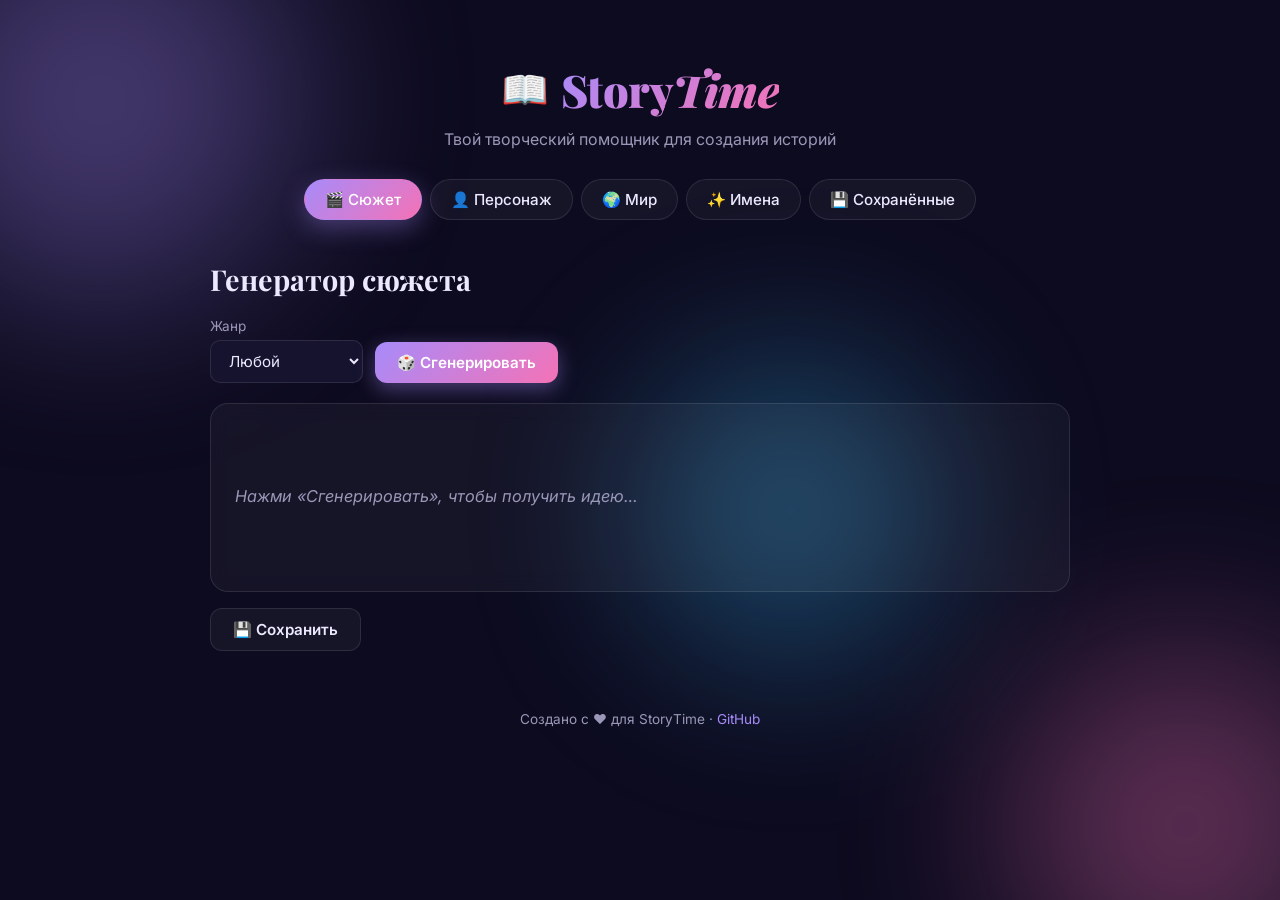
==== index.html @ 801c5caa "Add files via upload" ====
<!DOCTYPE html>
<html lang="ru">
<head>
  <meta charset="UTF-8">
  <meta name="viewport" content="width=device-width, initial-scale=1.0">
  <title>StoryTime — генератор историй</title>
  <link rel="stylesheet" href="style.css">
  <link href="https://fonts.googleapis.com/css2?family=Inter:wght@400;500;600;700;800&family=Playfair+Display:wght@700;900&display=swap" rel="stylesheet">
</head>
<body>
  <div class="bg-orbs">
    <div class="orb orb-1"></div>
    <div class="orb orb-2"></div>
    <div class="orb orb-3"></div>
  </div>

  <header class="header">
    <div class="logo">
      <span class="logo-icon">📖</span>
      <h1>Story<span>Time</span></h1>
    </div>
    <p class="tagline">Твой творческий помощник для создания историй</p>
  </header>

  <nav class="tabs">
    <button class="tab active" data-tab="plot">🎬 Сюжет</button>
    <button class="tab" data-tab="character">👤 Персонаж</button>
    <button class="tab" data-tab="world">🌍 Мир</button>
    <button class="tab" data-tab="names">✨ Имена</button>
    <button class="tab" data-tab="saved">💾 Сохранённые</button>
  </nav>

  <main class="container">

    <!-- СЮЖЕТ -->
    <section class="panel active" id="plot">
      <h2>Генератор сюжета</h2>
      <div class="controls">
        <label>Жанр
          <select id="plot-genre">
            <option value="any">Любой</option>
            <option value="fantasy">Фэнтези</option>
            <option value="scifi">Sci-Fi</option>
            <option value="detective">Детектив</option>
            <option value="romance">Романтика</option>
            <option value="horror">Хоррор</option>
            <option value="adventure">Приключения</option>
          </select>
        </label>
        <button class="btn primary" id="gen-plot">🎲 Сгенерировать</button>
      </div>
      <div class="output" id="plot-output">
        <p class="placeholder">Нажми «Сгенерировать», чтобы получить идею…</p>
      </div>
      <button class="btn ghost" id="save-plot">💾 Сохранить</button>
    </section>

    <!-- ПЕРСОНАЖ -->
    <section class="panel" id="character">
      <h2>Генератор персонажа</h2>
      <div class="controls">
        <button class="btn primary" id="gen-char">🎲 Создать персонажа</button>
      </div>
      <div class="card" id="char-output">
        <p class="placeholder">Здесь появится твой герой…</p>
      </div>
      <button class="btn ghost" id="save-char">💾 Сохранить</button>
    </section>

    <!-- МИР -->
    <section class="panel" id="world">
      <h2>Генератор мира</h2>
      <div class="controls">
        <button class="btn primary" id="gen-world">🎲 Построить мир</button>
      </div>
      <div class="output" id="world-output">
        <p class="placeholder">Опиши свой мир или доверься генератору…</p>
      </div>
      <button class="btn ghost" id="save-world">💾 Сохранить</button>
    </section>

    <!-- ИМЕНА -->
    <section class="panel" id="names">
      <h2>Рандомайзер имён и фамилий</h2>
      <div class="controls">
        <label>Происхождение
          <select id="name-origin">
            <option value="ru">Русские</option>
            <option value="en">Английские</option>
            <option value="fantasy">Фэнтези</option>
            <option value="japan">Японские</option>
            <option value="scandi">Скандинавские</option>
          </select>
        </label>
        <label>Пол
          <select id="name-gender">
            <option value="any">Любой</option>
            <option value="m">Мужской</option>
            <option value="f">Женский</option>
          </select>
        </label>
        <button class="btn primary" id="gen-name">🎲 Имя</button>
      </div>
      <div class="names-output" id="names-output"></div>
      <button class="btn ghost" id="save-name">💾 Сохранить последнее</button>
    </section>

    <!-- СОХРАНЁННЫЕ -->
    <section class="panel" id="saved">
      <h2>Сохранённые материалы</h2>
      <div class="controls">
        <button class="btn danger" id="clear-all">🗑 Очистить всё</button>
        <button class="btn ghost" id="export-json">⬇ Экспорт JSON</button>
      </div>
      <div class="saved-list" id="saved-list">
        <p class="placeholder">Здесь появятся твои сохранения…</p>
      </div>
    </section>

  </main>

  <footer class="footer">
    <p>Создано с ❤️ для StoryTime · <a href="https://github.com/" target="_blank">GitHub</a></p>
  </footer>

  <div class="toast" id="toast"></div>

  <script src="script.js"></script>
</body>
</html>
---- style.css ----
* { margin: 0; padding: 0; box-sizing: border-box; }

:root {
  --bg: #0d0b1f;
  --bg-2: #15132e;
  --card: rgba(255,255,255,0.04);
  --card-hover: rgba(255,255,255,0.08);
  --border: rgba(255,255,255,0.1);
  --text: #ece9ff;
  --muted: #9b97b8;
  --accent: #a78bfa;
  --accent-2: #f472b6;
  --accent-3: #38bdf8;
  --grad: linear-gradient(135deg, #a78bfa, #f472b6);
}

body {
  font-family: 'Inter', sans-serif;
  background: var(--bg);
  color: var(--text);
  min-height: 100vh;
  overflow-x: hidden;
  position: relative;
}

.bg-orbs {
  position: fixed; inset: 0;
  overflow: hidden; z-index: 0; pointer-events: none;
}
.orb {
  position: absolute; border-radius: 50%;
  filter: blur(90px); opacity: 0.35;
  animation: float 18s ease-in-out infinite;
}
.orb-1 { width: 400px; height: 400px; background: #a78bfa; top: -100px; left: -100px; }
.orb-2 { width: 350px; height: 350px; background: #f472b6; bottom: -100px; right: -80px; animation-delay: -6s; }
.orb-3 { width: 300px; height: 300px; background: #38bdf8; top: 40%; left: 50%; animation-delay: -12s; }

@keyframes float {
  0%,100% { transform: translate(0,0) scale(1); }
  50% { transform: translate(40px,-30px) scale(1.1); }
}

.header {
  position: relative; z-index: 1;
  text-align: center;
  padding: 60px 20px 30px;
}
.logo { display: inline-flex; align-items: center; gap: 12px; }
.logo-icon { font-size: 2.4rem; }
.logo h1 {
  font-family: 'Playfair Display', serif;
  font-size: 2.8rem;
  font-weight: 900;
  letter-spacing: -0.5px;
  background: var(--grad);
  -webkit-background-clip: text;
  background-clip: text;
  -webkit-text-fill-color: transparent;
}
.logo h1 span { font-style: italic; }
.tagline { color: var(--muted); margin-top: 10px; font-size: 1rem; }

.tabs {
  position: relative; z-index: 1;
  display: flex; flex-wrap: wrap; justify-content: center;
  gap: 8px; padding: 0 20px 20px;
}
.tab {
  background: var(--card);
  border: 1px solid var(--border);
  color: var(--text);
  padding: 10px 20px;
  border-radius: 30px;
  cursor: pointer;
  font-size: 0.95rem;
  font-weight: 500;
  transition: all 0.25s;
  font-family: inherit;
}
.tab:hover { background: var(--card-hover); transform: translateY(-2px); }
.tab.active {
  background: var(--grad);
  border-color: transparent;
  color: #fff;
  box-shadow: 0 8px 24px rgba(167,139,250,0.35);
}

.container {
  position: relative; z-index: 1;
  max-width: 900px;
  margin: 0 auto;
  padding: 20px;
}

.panel { display: none; animation: fadeIn 0.4s ease; }
.panel.active { display: block; }

@keyframes fadeIn {
  from { opacity: 0; transform: translateY(10px); }
  to { opacity: 1; transform: translateY(0); }
}

.panel h2 {
  font-family: 'Playfair Display', serif;
  font-size: 1.8rem;
  margin-bottom: 20px;
}

.controls {
  display: flex; flex-wrap: wrap; gap: 12px;
  align-items: end; margin-bottom: 20px;
}
.controls label {
  display: flex; flex-direction: column;
  gap: 6px; font-size: 0.85rem; color: var(--muted);
}
select {
  background: var(--bg-2);
  border: 1px solid var(--border);
  color: var(--text);
  padding: 10px 14px;
  border-radius: 10px;
  font-family: inherit;
  font-size: 0.95rem;
  cursor: pointer;
  outline: none;
  transition: border 0.2s;
}
select:focus { border-color: var(--accent); }

.btn {
  padding: 11px 22px;
  border-radius: 12px;
  border: none;
  font-family: inherit;
  font-size: 0.95rem;
  font-weight: 600;
  cursor: pointer;
  transition: all 0.25s;
}
.btn.primary {
  background: var(--grad); color: #fff;
  box-shadow: 0 6px 20px rgba(167,139,250,0.4);
}
.btn.primary:hover { transform: translateY(-2px); box-shadow: 0 10px 26px rgba(167,139,250,0.55); }
.btn.ghost {
  background: var(--card); color: var(--text);
  border: 1px solid var(--border);
}
.btn.ghost:hover { background: var(--card-hover); }
.btn.danger {
  background: rgba(244,63,94,0.15);
  color: #fda4af;
  border: 1px solid rgba(244,63,94,0.3);
}
.btn.danger:hover { background: rgba(244,63,94,0.25); }

.output, .card {
  background: var(--card);
  border: 1px solid var(--border);
  border-radius: 18px;
  padding: 24px;
  min-height: 140px;
  margin-bottom: 16px;
  backdrop-filter: blur(10px);
  line-height: 1.7;
  font-size: 1.02rem;
  white-space: pre-wrap;
}

.card .row {
  display: flex; justify-content: space-between;
  padding: 8px 0;
  border-bottom: 1px dashed var(--border);
}
.card .row:last-child { border-bottom: none; }
.card .row span:first-child { color: var(--muted); font-size: 0.9rem; }
.card .row span:last-child { font-weight: 500; text-align: right; }

.placeholder { color: var(--muted); font-style: italic; }

.names-output {
  display: grid;
  grid-template-columns: repeat(auto-fill, minmax(220px, 1fr));
  gap: 12px;
  margin-bottom: 16px;
}
.name-card {
  background: var(--card);
  border: 1px solid var(--border);
  border-radius: 14px;
  padding: 16px;
  text-align: center;
  cursor: pointer;
  transition: all 0.25s;
}
.name-card:hover {
  background: var(--card-hover);
  transform: translateY(-3px);
  border-color: var(--accent);
}
.name-card .n {
  font-family: 'Playfair Display', serif;
  font-size: 1.3rem;
  font-weight: 700;
  background: var(--grad);
  -webkit-background-clip: text;
  background-clip: text;
  -webkit-text-fill-color: transparent;
  margin-bottom: 4px;
}
.name-card .tag { font-size: 0.75rem; color: var(--muted); }

.saved-list { display: flex; flex-direction: column; gap: 12px; }
.saved-item {
  background: var(--card);
  border: 1px solid var(--border);
  border-radius: 14px;
  padding: 16px 20px;
  position: relative;
  animation: fadeIn 0.3s;
}
.saved-item .type {
  display: inline-block;
  font-size: 0.7rem;
  text-transform: uppercase;
  letter-spacing: 1px;
  color: var(--accent-3);
  margin-bottom: 6px;
  font-weight: 600;
}
.saved-item .content { font-size: 0.95rem; line-height: 1.6; color: var(--text); }
.saved-item .del {
  position: absolute; top: 12px; right: 12px;
  background: transparent; border: none;
  color: var(--muted); cursor: pointer;
  font-size: 1.2rem; transition: color 0.2s;
}
.saved-item .del:hover { color: #fda4af; }

.footer {
  position: relative; z-index: 1;
  text-align: center;
  padding: 40px 20px;
  color: var(--muted);
  font-size: 0.85rem;
}
.footer a { color: var(--accent); text-decoration: none; }

.toast {
  position: fixed;
  bottom: 30px; left: 50%;
  transform: translateX(-50%) translateY(100px);
  background: var(--grad);
  color: #fff;
  padding: 14px 28px;
  border-radius: 30px;
  font-weight: 600;
  box-shadow: 0 10px 30px rgba(167,139,250,0.5);
  opacity: 0;
  transition: all 0.35s cubic-bezier(0.34,1.56,0.64,1);
  z-index: 100;
  pointer-events: none;
}
.toast.show { opacity: 1; transform: translateX(-50%) translateY(0); }

@media (max-width: 600px) {
  .logo h1 { font-size: 2rem; }
  .header { padding: 40px 16px 20px; }
  .controls { flex-direction: column; align-items: stretch; }
  .controls label, .controls button { width: 100%; }
  select, .btn { width: 100%; }
}
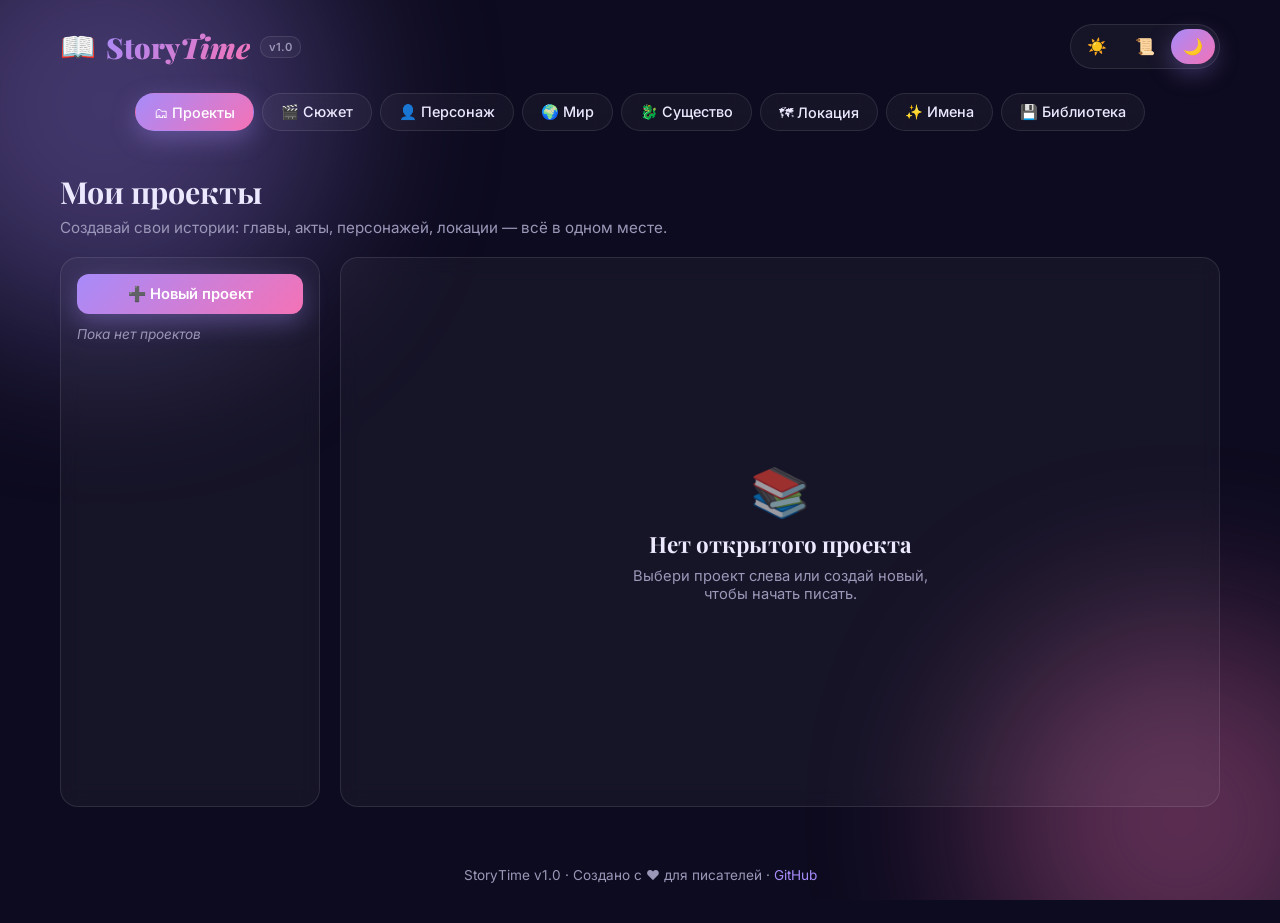
==== commit b95a5473: "Add files via upload" ====
--- a/index.html
+++ b/index.html
@@ -1,96 +1,219 @@
 <!DOCTYPE html>
-<html lang="ru">
+<html lang="ru" data-theme="dark">
 <head>
   <meta charset="UTF-8">
   <meta name="viewport" content="width=device-width, initial-scale=1.0">
-  <title>StoryTime — генератор историй</title>
+  <title>StoryTime — студия историй</title>
   <link rel="stylesheet" href="style.css">
-  <link href="https://fonts.googleapis.com/css2?family=Inter:wght@400;500;600;700;800&family=Playfair+Display:wght@700;900&display=swap" rel="stylesheet">
+  <link href="https://fonts.googleapis.com/css2?family=Inter:wght@400;500;600;700;800&family=Playfair+Display:wght@700;900&family=Cormorant+Garamond:wght@500;700&display=swap" rel="stylesheet">
 </head>
 <body>
-  <div class="bg-orbs">
-    <div class="orb orb-1"></div>
-    <div class="orb orb-2"></div>
-    <div class="orb orb-3"></div>
-  </div>
+  <div class="bg-layer"></div>
 
   <header class="header">
     <div class="logo">
       <span class="logo-icon">📖</span>
       <h1>Story<span>Time</span></h1>
+      <span class="version">v1.0</span>
     </div>
-    <p class="tagline">Твой творческий помощник для создания историй</p>
+
+    <div class="header-right">
+      <div class="theme-switch" id="theme-switch">
+        <button class="theme-btn" data-theme="light" title="Светлая">☀️</button>
+        <button class="theme-btn" data-theme="beige" title="Бежевая">📜</button>
+        <button class="theme-btn active" data-theme="dark" title="Тёмная">🌙</button>
+      </div>
+    </div>
   </header>
 
   <nav class="tabs">
-    <button class="tab active" data-tab="plot">🎬 Сюжет</button>
+    <button class="tab active" data-tab="projects">🗂 Проекты</button>
+    <button class="tab" data-tab="plot">🎬 Сюжет</button>
     <button class="tab" data-tab="character">👤 Персонаж</button>
     <button class="tab" data-tab="world">🌍 Мир</button>
+    <button class="tab" data-tab="creature">🐉 Существо</button>
+    <button class="tab" data-tab="location">🗺 Локация</button>
     <button class="tab" data-tab="names">✨ Имена</button>
-    <button class="tab" data-tab="saved">💾 Сохранённые</button>
+    <button class="tab" data-tab="saved">💾 Библиотека</button>
   </nav>
 
   <main class="container">
 
-    <!-- СЮЖЕТ -->
-    <section class="panel active" id="plot">
+    <!-- ================= ПРОЕКТЫ (редактор) ================= -->
+    <section class="panel active" id="projects">
+      <h2>Мои проекты</h2>
+      <p class="subtitle">Создавай свои истории: главы, акты, персонажей, локации — всё в одном месте.</p>
+
+      <div class="projects-layout">
+        <!-- Боковая панель с проектами -->
+        <aside class="projects-sidebar">
+          <button class="btn primary full" id="new-project">➕ Новый проект</button>
+          <div class="project-list" id="project-list"></div>
+        </aside>
+
+        <!-- Рабочая область -->
+        <div class="editor-area" id="editor-area">
+          <div class="empty-state" id="editor-empty">
+            <div class="empty-icon">📚</div>
+            <h3>Нет открытого проекта</h3>
+            <p>Выбери проект слева или создай новый, чтобы начать писать.</p>
+          </div>
+
+          <div class="editor-content" id="editor-content" style="display:none;">
+            <div class="editor-header">
+              <input type="text" id="project-title" class="project-title-input" placeholder="Название проекта…">
+              <div class="editor-actions">
+                <button class="btn ghost small" id="rename-project">💾 Сохранить</button>
+                <button class="btn danger small" id="delete-project">🗑 Удалить</button>
+              </div>
+            </div>
+
+            <div class="editor-body">
+              <!-- Дерево разделов -->
+              <aside class="chapter-tree">
+                <div class="tree-header">
+                  <span>Структура</span>
+                  <button class="icon-btn" id="add-node" title="Добавить раздел">＋</button>
+                </div>
+                <div id="chapter-tree"></div>
+              </aside>
+
+              <!-- Поле для текста -->
+              <div class="editor-pane">
+                <input type="text" id="node-title" class="node-title-input" placeholder="Заголовок раздела…">
+                <div class="node-meta" id="node-meta"></div>
+                <textarea id="node-content" class="node-content" placeholder="Начни писать свою историю…"></textarea>
+                <div class="node-footer">
+                  <span id="word-count">0 слов</span>
+                  <span id="char-count">0 символов</span>
+                </div>
+              </div>
+            </div>
+          </div>
+        </div>
+      </div>
+    </section>
+
+    <!-- ================= СЮЖЕТ ================= -->
+    <section class="panel" id="plot">
       <h2>Генератор сюжета</h2>
+      <p class="subtitle">Идея, конфликт, поворот — всё для старта истории.</p>
       <div class="controls">
         <label>Жанр
-          <select id="plot-genre">
+          <select id="plot-genre"><option value="any">🎲 Любой</option></select>
+        </label>
+        <label>Тон
+          <select id="plot-tone">
             <option value="any">Любой</option>
-            <option value="fantasy">Фэнтези</option>
-            <option value="scifi">Sci-Fi</option>
-            <option value="detective">Детектив</option>
-            <option value="romance">Романтика</option>
-            <option value="horror">Хоррор</option>
-            <option value="adventure">Приключения</option>
+            <option value="dark">Мрачный</option>
+            <option value="light">Светлый</option>
+            <option value="epic">Эпический</option>
+            <option value="ironic">Ироничный</option>
           </select>
         </label>
         <button class="btn primary" id="gen-plot">🎲 Сгенерировать</button>
+        <button class="btn ghost" id="reroll-plot">♻️ Ещё раз</button>
       </div>
       <div class="output" id="plot-output">
         <p class="placeholder">Нажми «Сгенерировать», чтобы получить идею…</p>
       </div>
-      <button class="btn ghost" id="save-plot">💾 Сохранить</button>
-    </section>
-
-    <!-- ПЕРСОНАЖ -->
+      <div class="row-actions">
+        <button class="btn ghost" id="save-plot">💾 Сохранить в библиотеку</button>
+        <button class="btn ghost" id="send-plot-to-project">📥 В проект</button>
+      </div>
+    </section>
+
+    <!-- ================= ПЕРСОНАЖ ================= -->
     <section class="panel" id="character">
       <h2>Генератор персонажа</h2>
-      <div class="controls">
-        <button class="btn primary" id="gen-char">🎲 Создать персонажа</button>
+      <p class="subtitle">Имя, внешность, характер, тайны — полный профиль.</p>
+      <div class="controls">
+        <label>Культура
+          <select id="char-origin"><option value="any">🎲 Любая</option></select>
+        </label>
+        <label>Пол
+          <select id="char-gender">
+            <option value="any">Любой</option>
+            <option value="m">Мужской</option>
+            <option value="f">Женский</option>
+          </select>
+        </label>
+        <label>Архетип
+          <select id="char-archetype"><option value="any">Любой</option></select>
+        </label>
+        <button class="btn primary" id="gen-char">🎲 Создать</button>
       </div>
       <div class="card" id="char-output">
         <p class="placeholder">Здесь появится твой герой…</p>
       </div>
-      <button class="btn ghost" id="save-char">💾 Сохранить</button>
-    </section>
-
-    <!-- МИР -->
+      <div class="row-actions">
+        <button class="btn ghost" id="save-char">💾 Сохранить в библиотеку</button>
+        <button class="btn ghost" id="send-char-to-project">📥 В проект</button>
+      </div>
+    </section>
+
+    <!-- ================= МИР ================= -->
     <section class="panel" id="world">
       <h2>Генератор мира</h2>
+      <p class="subtitle">Политика, магия, религия, конфликты.</p>
       <div class="controls">
         <button class="btn primary" id="gen-world">🎲 Построить мир</button>
+        <button class="btn ghost" id="reroll-world">♻️ Ещё раз</button>
       </div>
       <div class="output" id="world-output">
         <p class="placeholder">Опиши свой мир или доверься генератору…</p>
       </div>
-      <button class="btn ghost" id="save-world">💾 Сохранить</button>
-    </section>
-
-    <!-- ИМЕНА -->
+      <div class="row-actions">
+        <button class="btn ghost" id="save-world">💾 Сохранить в библиотеку</button>
+        <button class="btn ghost" id="send-world-to-project">📥 В проект</button>
+      </div>
+    </section>
+
+    <!-- ================= СУЩЕСТВО ================= -->
+    <section class="panel" id="creature">
+      <h2>Генератор существ</h2>
+      <p class="subtitle">Драконы, духи, мутанты — существа для твоего мира.</p>
+      <div class="controls">
+        <label>Тип
+          <select id="creature-type"><option value="any">Любой</option></select>
+        </label>
+        <button class="btn primary" id="gen-creature">🎲 Создать</button>
+      </div>
+      <div class="card" id="creature-output">
+        <p class="placeholder">Здесь появится существо…</p>
+      </div>
+      <div class="row-actions">
+        <button class="btn ghost" id="save-creature">💾 Сохранить в библиотеку</button>
+        <button class="btn ghost" id="send-creature-to-project">📥 В проект</button>
+      </div>
+    </section>
+
+    <!-- ================= ЛОКАЦИЯ ================= -->
+    <section class="panel" id="location">
+      <h2>Генератор локаций</h2>
+      <p class="subtitle">Города, руины, таверны, храмы.</p>
+      <div class="controls">
+        <label>Тип
+          <select id="location-type"><option value="any">Любой</option></select>
+        </label>
+        <button class="btn primary" id="gen-location">🎲 Создать</button>
+      </div>
+      <div class="card" id="location-output">
+        <p class="placeholder">Здесь появится локация…</p>
+      </div>
+      <div class="row-actions">
+        <button class="btn ghost" id="save-location">💾 Сохранить в библиотеку</button>
+        <button class="btn ghost" id="send-location-to-project">📥 В проект</button>
+      </div>
+    </section>
+
+    <!-- ================= ИМЕНА ================= -->
     <section class="panel" id="names">
-      <h2>Рандомайзер имён и фамилий</h2>
-      <div class="controls">
-        <label>Происхождение
-          <select id="name-origin">
-            <option value="ru">Русские</option>
-            <option value="en">Английские</option>
-            <option value="fantasy">Фэнтези</option>
-            <option value="japan">Японские</option>
-            <option value="scandi">Скандинавские</option>
-          </select>
+      <h2>Рандомайзер имён</h2>
+      <p class="subtitle">12 культур, тысячи комбинаций.</p>
+      <div class="controls">
+        <label>Культура
+          <select id="name-origin"><option value="any">🎲 Любая</option></select>
         </label>
         <label>Пол
           <select id="name-gender">
@@ -99,32 +222,63 @@
             <option value="f">Женский</option>
           </select>
         </label>
-        <button class="btn primary" id="gen-name">🎲 Имя</button>
+        <label>Тип
+          <select id="name-type">
+            <option value="full">Имя + Фамилия</option>
+            <option value="first">Только имя</option>
+            <option value="nick">Прозвище</option>
+          </select>
+        </label>
+        <button class="btn primary" id="gen-name">🎲 Сгенерировать 9</button>
       </div>
       <div class="names-output" id="names-output"></div>
-      <button class="btn ghost" id="save-name">💾 Сохранить последнее</button>
-    </section>
-
-    <!-- СОХРАНЁННЫЕ -->
+      <button class="btn ghost" id="save-names">💾 Сохранить все</button>
+    </section>
+
+    <!-- ================= БИБЛИОТЕКА ================= -->
     <section class="panel" id="saved">
-      <h2>Сохранённые материалы</h2>
-      <div class="controls">
-        <button class="btn danger" id="clear-all">🗑 Очистить всё</button>
-        <button class="btn ghost" id="export-json">⬇ Экспорт JSON</button>
-      </div>
-      <div class="saved-list" id="saved-list">
-        <p class="placeholder">Здесь появятся твои сохранения…</p>
-      </div>
+      <h2>Библиотека материалов</h2>
+      <p class="subtitle">Всё, что ты сохранил из генераторов.</p>
+      <div class="controls">
+        <input type="text" id="search-saved" class="search-input" placeholder="🔍 Поиск…">
+        <select id="filter-saved">
+          <option value="all">Все типы</option>
+          <option value="Сюжет">Сюжеты</option>
+          <option value="Персонаж">Персонажи</option>
+          <option value="Мир">Миры</option>
+          <option value="Существо">Существа</option>
+          <option value="Локация">Локации</option>
+          <option value="Имя">Имена</option>
+        </select>
+        <button class="btn danger" id="clear-all">🗑 Очистить</button>
+        <button class="btn ghost" id="export-json">⬇ Экспорт</button>
+        <button class="btn ghost" id="import-json">⬆ Импорт</button>
+        <input type="file" id="import-file" hidden accept=".json">
+      </div>
+      <div class="saved-list" id="saved-list"></div>
     </section>
 
   </main>
 
   <footer class="footer">
-    <p>Создано с ❤️ для StoryTime · <a href="https://github.com/" target="_blank">GitHub</a></p>
+    <p>StoryTime v1.0 · Создано с ❤️ для писателей · <a href="https://github.com/" target="_blank">GitHub</a></p>
   </footer>
 
   <div class="toast" id="toast"></div>
 
+  <!-- Модальное окно -->
+  <div class="modal" id="modal">
+    <div class="modal-content">
+      <h3 id="modal-title">Заголовок</h3>
+      <div id="modal-body"></div>
+      <div class="modal-actions">
+        <button class="btn ghost" id="modal-cancel">Отмена</button>
+        <button class="btn primary" id="modal-confirm">OK</button>
+      </div>
+    </div>
+  </div>
+
+  <script src="data.js"></script>
   <script src="script.js"></script>
 </body>
 </html>
--- a/style.css
+++ b/style.css
@@ -1,8 +1,10 @@
 * { margin: 0; padding: 0; box-sizing: border-box; }
 
-:root {
+/* ============ ТЕМЫ ============ */
+:root, [data-theme="dark"] {
   --bg: #0d0b1f;
   --bg-2: #15132e;
+  --bg-3: #1e1b3a;
   --card: rgba(255,255,255,0.04);
   --card-hover: rgba(255,255,255,0.08);
   --border: rgba(255,255,255,0.1);
@@ -12,6 +14,48 @@
   --accent-2: #f472b6;
   --accent-3: #38bdf8;
   --grad: linear-gradient(135deg, #a78bfa, #f472b6);
+  --shadow: 0 8px 24px rgba(167,139,250,0.35);
+  --orb-1: #a78bfa; --orb-2: #f472b6; --orb-3: #38bdf8;
+  --orb-opacity: 0.35;
+  --input-bg: #15132e;
+}
+
+[data-theme="beige"] {
+  --bg: #f5efe1;
+  --bg-2: #efe7d3;
+  --bg-3: #e8dcc0;
+  --card: rgba(255,255,255,0.6);
+  --card-hover: rgba(255,255,255,0.85);
+  --border: rgba(139,109,66,0.2);
+  --text: #3d2f1f;
+  --muted: #8b6d42;
+  --accent: #b45309;
+  --accent-2: #92400e;
+  --accent-3: #7c2d12;
+  --grad: linear-gradient(135deg, #b45309, #92400e);
+  --shadow: 0 8px 24px rgba(180,83,9,0.25);
+  --orb-1: #fbbf24; --orb-2: #f59e0b; --orb-3: #d97706;
+  --orb-opacity: 0.2;
+  --input-bg: #fffaf0;
+}
+
+[data-theme="light"] {
+  --bg: #f8fafc;
+  --bg-2: #ffffff;
+  --bg-3: #f1f5f9;
+  --card: rgba(255,255,255,0.9);
+  --card-hover: #ffffff;
+  --border: rgba(0,0,0,0.08);
+  --text: #0f172a;
+  --muted: #64748b;
+  --accent: #6366f1;
+  --accent-2: #ec4899;
+  --accent-3: #06b6d4;
+  --grad: linear-gradient(135deg, #6366f1, #ec4899);
+  --shadow: 0 8px 24px rgba(99,102,241,0.25);
+  --orb-1: #a5b4fc; --orb-2: #f9a8d4; --orb-3: #67e8f9;
+  --orb-opacity: 0.4;
+  --input-bg: #ffffff;
 }
 
 body {
@@ -21,141 +65,202 @@
   min-height: 100vh;
   overflow-x: hidden;
   position: relative;
-}
-
-.bg-orbs {
-  position: fixed; inset: 0;
-  overflow: hidden; z-index: 0; pointer-events: none;
-}
-.orb {
-  position: absolute; border-radius: 50%;
-  filter: blur(90px); opacity: 0.35;
-  animation: float 18s ease-in-out infinite;
-}
-.orb-1 { width: 400px; height: 400px; background: #a78bfa; top: -100px; left: -100px; }
-.orb-2 { width: 350px; height: 350px; background: #f472b6; bottom: -100px; right: -80px; animation-delay: -6s; }
-.orb-3 { width: 300px; height: 300px; background: #38bdf8; top: 40%; left: 50%; animation-delay: -12s; }
-
+  transition: background 0.4s, color 0.4s;
+}
+
+.bg-layer {
+  position: fixed; inset: 0; z-index: 0;
+  pointer-events: none; overflow: hidden;
+}
+.bg-layer::before, .bg-layer::after {
+  content: ''; position: absolute; border-radius: 50%;
+  filter: blur(90px); opacity: var(--orb-opacity);
+  animation: float 20s ease-in-out infinite;
+}
+.bg-layer::before {
+  width: 450px; height: 450px; background: var(--orb-1);
+  top: -120px; left: -120px;
+}
+.bg-layer::after {
+  width: 400px; height: 400px; background: var(--orb-2);
+  bottom: -120px; right: -100px;
+  animation-delay: -10s;
+}
 @keyframes float {
   0%,100% { transform: translate(0,0) scale(1); }
-  50% { transform: translate(40px,-30px) scale(1.1); }
-}
-
+  50% { transform: translate(50px,-40px) scale(1.15); }
+}
+
+/* ============ HEADER ============ */
 .header {
-  position: relative; z-index: 1;
-  text-align: center;
-  padding: 60px 20px 30px;
-}
-.logo { display: inline-flex; align-items: center; gap: 12px; }
-.logo-icon { font-size: 2.4rem; }
+  position: relative; z-index: 2;
+  display: flex; justify-content: space-between; align-items: center;
+  max-width: 1200px;
+  margin: 0 auto;
+  padding: 24px 20px 12px;
+}
+.logo { display: flex; align-items: center; gap: 10px; }
+.logo-icon { font-size: 1.8rem; }
 .logo h1 {
   font-family: 'Playfair Display', serif;
-  font-size: 2.8rem;
+  font-size: 1.8rem;
   font-weight: 900;
-  letter-spacing: -0.5px;
   background: var(--grad);
   -webkit-background-clip: text;
   background-clip: text;
   -webkit-text-fill-color: transparent;
 }
 .logo h1 span { font-style: italic; }
-.tagline { color: var(--muted); margin-top: 10px; font-size: 1rem; }
-
+.version {
+  font-size: 0.7rem;
+  padding: 3px 8px;
+  border-radius: 10px;
+  background: var(--card);
+  border: 1px solid var(--border);
+  color: var(--muted);
+  font-weight: 600;
+}
+
+.theme-switch {
+  display: flex; gap: 4px;
+  background: var(--card);
+  border: 1px solid var(--border);
+  border-radius: 30px;
+  padding: 4px;
+}
+.theme-btn {
+  background: transparent; border: none;
+  padding: 8px 12px;
+  border-radius: 20px;
+  cursor: pointer;
+  font-size: 1rem;
+  transition: all 0.25s;
+}
+.theme-btn:hover { background: var(--card-hover); }
+.theme-btn.active {
+  background: var(--grad);
+  box-shadow: var(--shadow);
+}
+
+/* ============ TABS ============ */
 .tabs {
-  position: relative; z-index: 1;
+  position: relative; z-index: 2;
   display: flex; flex-wrap: wrap; justify-content: center;
-  gap: 8px; padding: 0 20px 20px;
+  gap: 8px; padding: 12px 20px 20px;
+  max-width: 1200px;
+  margin: 0 auto;
 }
 .tab {
   background: var(--card);
   border: 1px solid var(--border);
   color: var(--text);
-  padding: 10px 20px;
+  padding: 9px 18px;
   border-radius: 30px;
   cursor: pointer;
-  font-size: 0.95rem;
+  font-size: 0.9rem;
   font-weight: 500;
   transition: all 0.25s;
   font-family: inherit;
+  backdrop-filter: blur(10px);
 }
 .tab:hover { background: var(--card-hover); transform: translateY(-2px); }
 .tab.active {
   background: var(--grad);
   border-color: transparent;
   color: #fff;
-  box-shadow: 0 8px 24px rgba(167,139,250,0.35);
-}
-
+  box-shadow: var(--shadow);
+}
+
+/* ============ CONTAINER ============ */
 .container {
-  position: relative; z-index: 1;
-  max-width: 900px;
+  position: relative; z-index: 2;
+  max-width: 1200px;
   margin: 0 auto;
   padding: 20px;
 }
 
-.panel { display: none; animation: fadeIn 0.4s ease; }
+.panel { display: none; animation: fadeIn 0.35s ease; }
 .panel.active { display: block; }
 
 @keyframes fadeIn {
-  from { opacity: 0; transform: translateY(10px); }
+  from { opacity: 0; transform: translateY(8px); }
   to { opacity: 1; transform: translateY(0); }
 }
 
 .panel h2 {
   font-family: 'Playfair Display', serif;
-  font-size: 1.8rem;
-  margin-bottom: 20px;
-}
-
+  font-size: 1.9rem;
+  margin-bottom: 6px;
+}
+.subtitle { color: var(--muted); margin-bottom: 20px; font-size: 0.95rem; }
+
+/* ============ CONTROLS ============ */
 .controls {
   display: flex; flex-wrap: wrap; gap: 12px;
   align-items: end; margin-bottom: 20px;
 }
 .controls label {
   display: flex; flex-direction: column;
-  gap: 6px; font-size: 0.85rem; color: var(--muted);
-}
-select {
-  background: var(--bg-2);
+  gap: 6px; font-size: 0.82rem; color: var(--muted);
+}
+select, .search-input, input[type="text"] {
+  background: var(--input-bg);
   border: 1px solid var(--border);
   color: var(--text);
   padding: 10px 14px;
   border-radius: 10px;
   font-family: inherit;
-  font-size: 0.95rem;
-  cursor: pointer;
+  font-size: 0.92rem;
   outline: none;
-  transition: border 0.2s;
-}
-select:focus { border-color: var(--accent); }
+  transition: border 0.2s, background 0.2s;
+}
+select:focus, input:focus, textarea:focus { border-color: var(--accent); }
+select { cursor: pointer; min-width: 140px; }
 
 .btn {
   padding: 11px 22px;
   border-radius: 12px;
   border: none;
   font-family: inherit;
-  font-size: 0.95rem;
+  font-size: 0.92rem;
   font-weight: 600;
   cursor: pointer;
   transition: all 0.25s;
 }
+.btn.small { padding: 7px 14px; font-size: 0.82rem; }
+.btn.full { width: 100%; }
 .btn.primary {
   background: var(--grad); color: #fff;
-  box-shadow: 0 6px 20px rgba(167,139,250,0.4);
-}
-.btn.primary:hover { transform: translateY(-2px); box-shadow: 0 10px 26px rgba(167,139,250,0.55); }
+  box-shadow: var(--shadow);
+}
+.btn.primary:hover { transform: translateY(-2px); box-shadow: 0 12px 28px rgba(167,139,250,0.5); }
 .btn.ghost {
   background: var(--card); color: var(--text);
   border: 1px solid var(--border);
 }
-.btn.ghost:hover { background: var(--card-hover); }
+.btn.ghost:hover { background: var(--card-hover); transform: translateY(-2px); }
 .btn.danger {
   background: rgba(244,63,94,0.15);
   color: #fda4af;
   border: 1px solid rgba(244,63,94,0.3);
 }
+[data-theme="light"] .btn.danger, [data-theme="beige"] .btn.danger { color: #be123c; }
 .btn.danger:hover { background: rgba(244,63,94,0.25); }
 
+.icon-btn {
+  background: transparent;
+  border: 1px solid var(--border);
+  color: var(--text);
+  width: 28px; height: 28px;
+  border-radius: 8px;
+  cursor: pointer;
+  font-size: 1rem;
+  display: flex; align-items: center; justify-content: center;
+  transition: all 0.2s;
+}
+.icon-btn:hover { background: var(--card-hover); border-color: var(--accent); }
+
+/* ============ OUTPUT / CARDS ============ */
 .output, .card {
   background: var(--card);
   border: 1px solid var(--border);
@@ -165,24 +270,28 @@
   margin-bottom: 16px;
   backdrop-filter: blur(10px);
   line-height: 1.7;
-  font-size: 1.02rem;
+  font-size: 1rem;
   white-space: pre-wrap;
 }
 
 .card .row {
   display: flex; justify-content: space-between;
-  padding: 8px 0;
+  gap: 20px;
+  padding: 10px 0;
   border-bottom: 1px dashed var(--border);
 }
 .card .row:last-child { border-bottom: none; }
-.card .row span:first-child { color: var(--muted); font-size: 0.9rem; }
+.card .row span:first-child { color: var(--muted); font-size: 0.88rem; flex-shrink: 0; }
 .card .row span:last-child { font-weight: 500; text-align: right; }
 
 .placeholder { color: var(--muted); font-style: italic; }
 
+.row-actions { display: flex; gap: 10px; flex-wrap: wrap; }
+
+/* ============ NAMES ============ */
 .names-output {
   display: grid;
-  grid-template-columns: repeat(auto-fill, minmax(220px, 1fr));
+  grid-template-columns: repeat(auto-fill, minmax(200px, 1fr));
   gap: 12px;
   margin-bottom: 16px;
 }
@@ -194,6 +303,7 @@
   text-align: center;
   cursor: pointer;
   transition: all 0.25s;
+  backdrop-filter: blur(10px);
 }
 .name-card:hover {
   background: var(--card-hover);
@@ -202,16 +312,194 @@
 }
 .name-card .n {
   font-family: 'Playfair Display', serif;
-  font-size: 1.3rem;
+  font-size: 1.15rem;
   font-weight: 700;
   background: var(--grad);
   -webkit-background-clip: text;
   background-clip: text;
   -webkit-text-fill-color: transparent;
   margin-bottom: 4px;
-}
-.name-card .tag { font-size: 0.75rem; color: var(--muted); }
-
+  word-break: break-word;
+}
+.name-card .tag { font-size: 0.72rem; color: var(--muted); }
+
+/* ============ PROJECTS ============ */
+.projects-layout {
+  display: grid;
+  grid-template-columns: 260px 1fr;
+  gap: 20px;
+  min-height: 550px;
+}
+
+.projects-sidebar {
+  background: var(--card);
+  border: 1px solid var(--border);
+  border-radius: 18px;
+  padding: 16px;
+  backdrop-filter: blur(10px);
+  display: flex; flex-direction: column;
+  gap: 12px;
+}
+.project-list { display: flex; flex-direction: column; gap: 6px; overflow-y: auto; max-height: 500px; }
+.project-item {
+  padding: 10px 14px;
+  border-radius: 10px;
+  cursor: pointer;
+  font-size: 0.9rem;
+  transition: all 0.2s;
+  border: 1px solid transparent;
+  display: flex; align-items: center; justify-content: space-between;
+  gap: 8px;
+}
+.project-item:hover { background: var(--card-hover); }
+.project-item.active {
+  background: var(--bg-3);
+  border-color: var(--accent);
+  color: var(--accent);
+  font-weight: 600;
+}
+.project-item .pname { flex: 1; overflow: hidden; text-overflow: ellipsis; white-space: nowrap; }
+.project-item .pdel {
+  opacity: 0; color: var(--muted);
+  background: transparent; border: none;
+  cursor: pointer; font-size: 1rem;
+  transition: all 0.2s;
+}
+.project-item:hover .pdel { opacity: 1; }
+.project-item .pdel:hover { color: #fda4af; }
+
+.editor-area {
+  background: var(--card);
+  border: 1px solid var(--border);
+  border-radius: 18px;
+  padding: 24px;
+  backdrop-filter: blur(10px);
+  display: flex; flex-direction: column;
+  min-height: 550px;
+}
+
+.empty-state {
+  display: flex; flex-direction: column;
+  align-items: center; justify-content: center;
+  flex: 1; text-align: center;
+  color: var(--muted);
+  gap: 8px;
+}
+.empty-icon { font-size: 3rem; opacity: 0.6; }
+.empty-state h3 { color: var(--text); font-family: 'Playfair Display', serif; font-size: 1.4rem; }
+.empty-state p { font-size: 0.92rem; max-width: 320px; }
+
+.editor-content { display: flex; flex-direction: column; gap: 16px; flex: 1; }
+.editor-header {
+  display: flex; justify-content: space-between; align-items: center; gap: 12px;
+  flex-wrap: wrap;
+}
+.project-title-input {
+  font-family: 'Playfair Display', serif;
+  font-size: 1.5rem;
+  font-weight: 700;
+  background: transparent;
+  border: none;
+  color: var(--text);
+  outline: none;
+  flex: 1;
+  min-width: 200px;
+  padding: 6px 0;
+  border-bottom: 2px solid transparent;
+  transition: border 0.2s;
+}
+.project-title-input:focus { border-bottom-color: var(--accent); }
+.editor-actions { display: flex; gap: 8px; }
+
+.editor-body {
+  display: grid;
+  grid-template-columns: 220px 1fr;
+  gap: 16px;
+  flex: 1;
+  min-height: 0;
+}
+
+.chapter-tree {
+  background: var(--bg-2);
+  border-radius: 12px;
+  padding: 12px;
+  overflow-y: auto;
+  max-height: 500px;
+}
+.tree-header {
+  display: flex; justify-content: space-between; align-items: center;
+  margin-bottom: 10px;
+  font-size: 0.85rem;
+  color: var(--muted);
+  font-weight: 600;
+  text-transform: uppercase;
+  letter-spacing: 1px;
+}
+.tree-node {
+  padding: 8px 10px;
+  border-radius: 8px;
+  cursor: pointer;
+  font-size: 0.88rem;
+  margin-bottom: 3px;
+  display: flex; align-items: center; gap: 6px;
+  transition: all 0.2s;
+  border: 1px solid transparent;
+}
+.tree-node:hover { background: var(--card-hover); }
+.tree-node.active {
+  background: var(--bg-3);
+  border-color: var(--accent);
+  color: var(--accent);
+}
+.tree-node .icon { font-size: 0.9rem; }
+.tree-node .nlabel { flex: 1; overflow: hidden; text-overflow: ellipsis; white-space: nowrap; }
+.tree-node .ndel {
+  opacity: 0; background: transparent; border: none;
+  color: var(--muted); cursor: pointer; font-size: 0.9rem;
+}
+.tree-node:hover .ndel { opacity: 1; }
+.tree-node .ndel:hover { color: #fda4af; }
+
+.editor-pane {
+  display: flex; flex-direction: column; gap: 10px;
+}
+.node-title-input {
+  background: transparent;
+  border: none;
+  color: var(--text);
+  font-size: 1.1rem;
+  font-weight: 600;
+  padding: 6px 0;
+  outline: none;
+  border-bottom: 1px solid var(--border);
+}
+.node-meta {
+  font-size: 0.78rem;
+  color: var(--muted);
+  min-height: 1em;
+}
+.node-content {
+  flex: 1;
+  min-height: 300px;
+  background: var(--bg-2);
+  border: 1px solid var(--border);
+  border-radius: 12px;
+  padding: 16px;
+  color: var(--text);
+  font-family: 'Cormorant Garamond', 'Georgia', serif;
+  font-size: 1.05rem;
+  line-height: 1.75;
+  outline: none;
+  resize: vertical;
+  transition: border 0.2s;
+}
+.node-footer {
+  display: flex; justify-content: flex-end; gap: 16px;
+  font-size: 0.78rem;
+  color: var(--muted);
+}
+
+/* ============ SAVED ============ */
 .saved-list { display: flex; flex-direction: column; gap: 12px; }
 .saved-item {
   background: var(--card);
@@ -223,24 +511,26 @@
 }
 .saved-item .type {
   display: inline-block;
-  font-size: 0.7rem;
+  font-size: 0.68rem;
   text-transform: uppercase;
   letter-spacing: 1px;
   color: var(--accent-3);
   margin-bottom: 6px;
   font-weight: 600;
 }
-.saved-item .content { font-size: 0.95rem; line-height: 1.6; color: var(--text); }
+.saved-item .content { font-size: 0.94rem; line-height: 1.6; }
 .saved-item .del {
   position: absolute; top: 12px; right: 12px;
   background: transparent; border: none;
   color: var(--muted); cursor: pointer;
-  font-size: 1.2rem; transition: color 0.2s;
+  font-size: 1.1rem; transition: color 0.2s;
 }
 .saved-item .del:hover { color: #fda4af; }
-
+.search-input { flex: 1; min-width: 180px; }
+
+/* ============ FOOTER ============ */
 .footer {
-  position: relative; z-index: 1;
+  position: relative; z-index: 2;
   text-align: center;
   padding: 40px 20px;
   color: var(--muted);
@@ -248,6 +538,7 @@
 }
 .footer a { color: var(--accent); text-decoration: none; }
 
+/* ============ TOAST ============ */
 .toast {
   position: fixed;
   bottom: 30px; left: 50%;
@@ -257,18 +548,63 @@
   padding: 14px 28px;
   border-radius: 30px;
   font-weight: 600;
-  box-shadow: 0 10px 30px rgba(167,139,250,0.5);
+  box-shadow: var(--shadow);
   opacity: 0;
   transition: all 0.35s cubic-bezier(0.34,1.56,0.64,1);
   z-index: 100;
   pointer-events: none;
+  font-size: 0.92rem;
 }
 .toast.show { opacity: 1; transform: translateX(-50%) translateY(0); }
 
+/* ============ MODAL ============ */
+.modal {
+  display: none;
+  position: fixed; inset: 0;
+  background: rgba(0,0,0,0.5);
+  backdrop-filter: blur(4px);
+  z-index: 200;
+  align-items: center; justify-content: center;
+  padding: 20px;
+}
+.modal.show { display: flex; }
+.modal-content {
+  background: var(--bg-2);
+  border: 1px solid var(--border);
+  border-radius: 18px;
+  padding: 24px;
+  max-width: 420px;
+  width: 100%;
+  box-shadow: 0 20px 60px rgba(0,0,0,0.4);
+  animation: fadeIn 0.25s;
+}
+.modal-content h3 {
+  font-family: 'Playfair Display', serif;
+  margin-bottom: 12px;
+  font-size: 1.3rem;
+}
+.modal-content input, .modal-content select {
+  width: 100%;
+  margin-bottom: 12px;
+}
+.modal-actions {
+  display: flex; justify-content: flex-end; gap: 8px;
+  margin-top: 8px;
+}
+
+/* ============ RESPONSIVE ============ */
+@media (max-width: 860px) {
+  .projects-layout { grid-template-columns: 1fr; }
+  .editor-body { grid-template-columns: 1fr; }
+  .chapter-tree { max-height: 200px; }
+  .theme-btn { padding: 6px 10px; }
+  .logo h1 { font-size: 1.4rem; }
+  .header { padding: 16px 16px 8px; }
+}
 @media (max-width: 600px) {
-  .logo h1 { font-size: 2rem; }
-  .header { padding: 40px 16px 20px; }
   .controls { flex-direction: column; align-items: stretch; }
-  .controls label, .controls button { width: 100%; }
-  select, .btn { width: 100%; }
+  .controls label, .controls button, .controls input { width: 100%; }
+  .tab { padding: 8px 12px; font-size: 0.82rem; }
+  .container { padding: 12px; }
+  .panel h2 { font-size: 1.5rem; }
 }
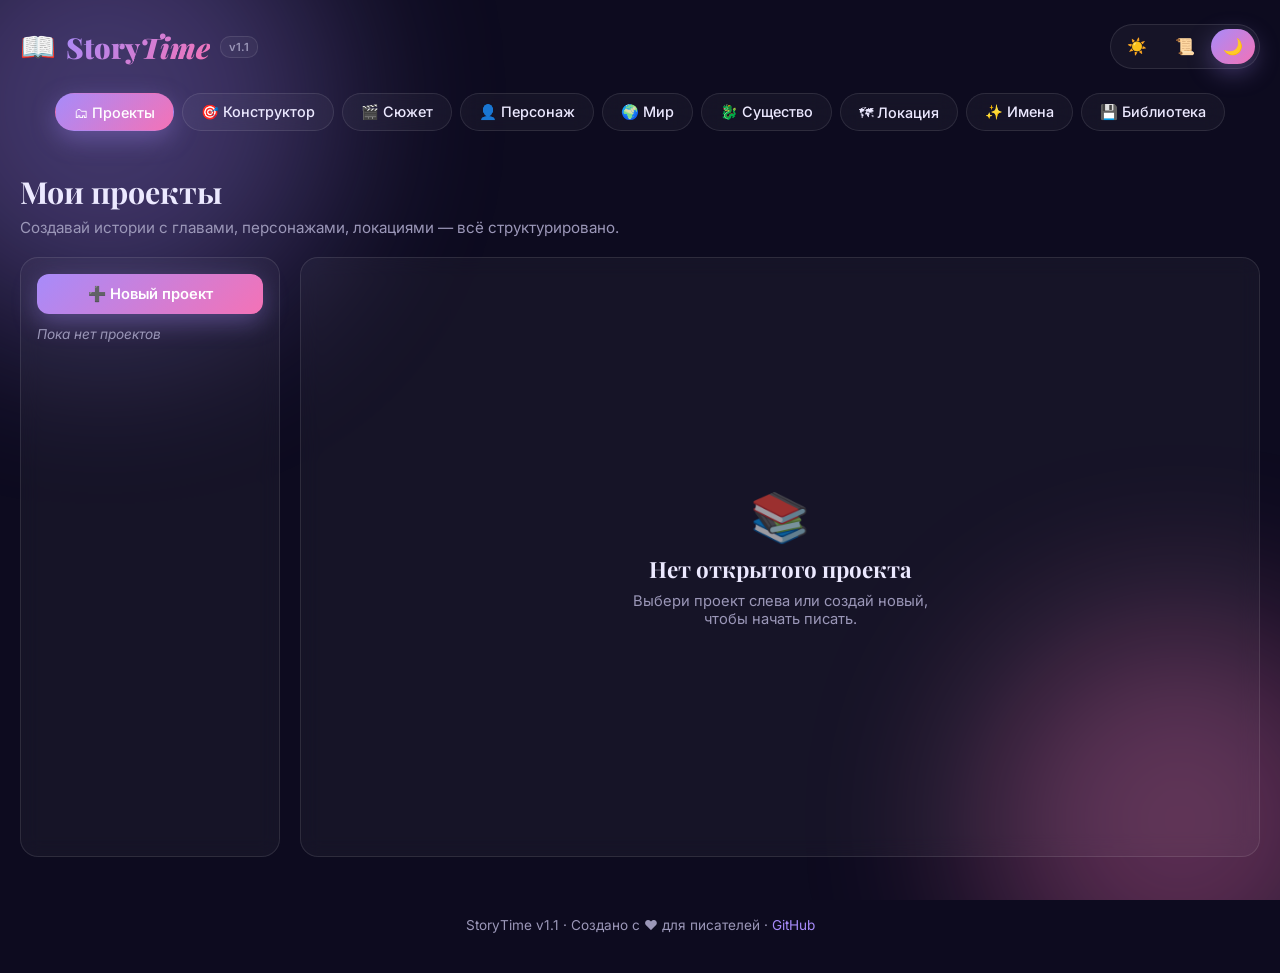
==== commit e4d6d9aa: "Add files via upload" ====
--- a/index.html
+++ b/index.html
@@ -3,55 +3,55 @@
 <head>
   <meta charset="UTF-8">
   <meta name="viewport" content="width=device-width, initial-scale=1.0">
-  <title>StoryTime — студия историй</title>
+  <meta name="description" content="StoryTime — студия историй: генераторы сюжетов, персонажей, миров и полноценный редактор проектов.">
+  <title>StoryTime — студия историй v1.1</title>
   <link rel="stylesheet" href="style.css">
   <link href="https://fonts.googleapis.com/css2?family=Inter:wght@400;500;600;700;800&family=Playfair+Display:wght@700;900&family=Cormorant+Garamond:wght@500;700&display=swap" rel="stylesheet">
 </head>
 <body>
-  <div class="bg-layer"></div>
+  <div class="bg-layer" aria-hidden="true"></div>
 
   <header class="header">
     <div class="logo">
       <span class="logo-icon">📖</span>
       <h1>Story<span>Time</span></h1>
-      <span class="version">v1.0</span>
+      <span class="version">v1.1</span>
     </div>
 
     <div class="header-right">
-      <div class="theme-switch" id="theme-switch">
-        <button class="theme-btn" data-theme="light" title="Светлая">☀️</button>
-        <button class="theme-btn" data-theme="beige" title="Бежевая">📜</button>
-        <button class="theme-btn active" data-theme="dark" title="Тёмная">🌙</button>
+      <div class="theme-switch" id="theme-switch" role="group" aria-label="Тема оформления">
+        <button class="theme-btn" data-theme="light" title="Светлая" aria-label="Светлая тема">☀️</button>
+        <button class="theme-btn" data-theme="beige" title="Бежевая" aria-label="Бежевая тема">📜</button>
+        <button class="theme-btn active" data-theme="dark" title="Тёмная" aria-label="Тёмная тема">🌙</button>
       </div>
     </div>
   </header>
 
-  <nav class="tabs">
-    <button class="tab active" data-tab="projects">🗂 Проекты</button>
-    <button class="tab" data-tab="plot">🎬 Сюжет</button>
-    <button class="tab" data-tab="character">👤 Персонаж</button>
-    <button class="tab" data-tab="world">🌍 Мир</button>
-    <button class="tab" data-tab="creature">🐉 Существо</button>
-    <button class="tab" data-tab="location">🗺 Локация</button>
-    <button class="tab" data-tab="names">✨ Имена</button>
-    <button class="tab" data-tab="saved">💾 Библиотека</button>
+  <nav class="tabs" role="tablist">
+    <button class="tab active" data-tab="projects" role="tab">🗂 Проекты</button>
+    <button class="tab" data-tab="plotbuilder" role="tab">🎯 Конструктор</button>
+    <button class="tab" data-tab="plot" role="tab">🎬 Сюжет</button>
+    <button class="tab" data-tab="character" role="tab">👤 Персонаж</button>
+    <button class="tab" data-tab="world" role="tab">🌍 Мир</button>
+    <button class="tab" data-tab="creature" role="tab">🐉 Существо</button>
+    <button class="tab" data-tab="location" role="tab">🗺 Локация</button>
+    <button class="tab" data-tab="names" role="tab">✨ Имена</button>
+    <button class="tab" data-tab="saved" role="tab">💾 Библиотека</button>
   </nav>
 
   <main class="container">
 
-    <!-- ================= ПРОЕКТЫ (редактор) ================= -->
-    <section class="panel active" id="projects">
+    <!-- ================= ПРОЕКТЫ ================= -->
+    <section class="panel active" id="projects" role="tabpanel">
       <h2>Мои проекты</h2>
-      <p class="subtitle">Создавай свои истории: главы, акты, персонажей, локации — всё в одном месте.</p>
+      <p class="subtitle">Создавай истории с главами, персонажами, локациями — всё структурировано.</p>
 
       <div class="projects-layout">
-        <!-- Боковая панель с проектами -->
         <aside class="projects-sidebar">
           <button class="btn primary full" id="new-project">➕ Новый проект</button>
           <div class="project-list" id="project-list"></div>
         </aside>
 
-        <!-- Рабочая область -->
         <div class="editor-area" id="editor-area">
           <div class="empty-state" id="editor-empty">
             <div class="empty-icon">📚</div>
@@ -61,15 +61,17 @@
 
           <div class="editor-content" id="editor-content" style="display:none;">
             <div class="editor-header">
-              <input type="text" id="project-title" class="project-title-input" placeholder="Название проекта…">
+              <input type="text" id="project-title" class="project-title-input" placeholder="Название проекта…" aria-label="Название проекта">
               <div class="editor-actions">
-                <button class="btn ghost small" id="rename-project">💾 Сохранить</button>
+                <button class="btn ghost small" id="project-stats" title="Статистика">📊</button>
+                <button class="btn ghost small" id="export-project" title="Экспорт проекта в JSON">⬇</button>
                 <button class="btn danger small" id="delete-project">🗑 Удалить</button>
               </div>
             </div>
 
+            <div class="project-progress" id="project-progress"></div>
+
             <div class="editor-body">
-              <!-- Дерево разделов -->
               <aside class="chapter-tree">
                 <div class="tree-header">
                   <span>Структура</span>
@@ -78,14 +80,17 @@
                 <div id="chapter-tree"></div>
               </aside>
 
-              <!-- Поле для текста -->
               <div class="editor-pane">
-                <input type="text" id="node-title" class="node-title-input" placeholder="Заголовок раздела…">
+                <div class="node-topbar">
+                  <span class="node-icon-display" id="node-icon-display">📖</span>
+                  <input type="text" id="node-title" class="node-title-input" placeholder="Заголовок раздела…" aria-label="Заголовок раздела">
+                </div>
                 <div class="node-meta" id="node-meta"></div>
-                <textarea id="node-content" class="node-content" placeholder="Начни писать свою историю…"></textarea>
+                <textarea id="node-content" class="node-content" placeholder="Начни писать свою историю…" aria-label="Содержимое раздела"></textarea>
                 <div class="node-footer">
                   <span id="word-count">0 слов</span>
                   <span id="char-count">0 символов</span>
+                  <span id="save-status" class="save-status">—</span>
                 </div>
               </div>
             </div>
@@ -94,8 +99,113 @@
       </div>
     </section>
 
-    <!-- ================= СЮЖЕТ ================= -->
-    <section class="panel" id="plot">
+    <!-- ================= КОНСТРУКТОР СЮЖЕТА ================= -->
+    <section class="panel" id="plotbuilder" role="tabpanel">
+      <h2>Конструктор сюжета</h2>
+      <p class="subtitle">Пошаговое построение истории по классической структуре.</p>
+
+      <div class="plotbuilder-wrap">
+        <div class="plotbuilder-form">
+          <div class="pb-step" data-step="1">
+            <div class="pb-step-header">
+              <span class="pb-num">1</span>
+              <h3>Экспозиция</h3>
+            </div>
+            <p class="pb-hint">Где и когда происходит действие? Кто главный герой?</p>
+            <textarea id="pb-exposition" placeholder="Например: Тихий городок на берегу моря, 1920-е. Молодой аптекарь Генри..." rows="4"></textarea>
+            <button class="btn ghost small" data-roll="exposition">🎲 Подсказать</button>
+          </div>
+
+          <div class="pb-step" data-step="2">
+            <div class="pb-step-header">
+              <span class="pb-num">2</span>
+              <h3>Завязка</h3>
+            </div>
+            <p class="pb-hint">Какое событие меняет жизнь героя?</p>
+            <textarea id="pb-inciting" placeholder="Например: Генри находит в подвале старую карту с надписью «Не открывай»..." rows="4"></textarea>
+            <button class="btn ghost small" data-roll="inciting">🎲 Подсказать</button>
+          </div>
+
+          <div class="pb-step" data-step="3">
+            <div class="pb-step-header">
+              <span class="pb-num">3</span>
+              <h3>Развитие</h3>
+            </div>
+            <p class="pb-hint">Что герой предпринимает? Кто ему помогает или мешает?</p>
+            <textarea id="pb-rising" placeholder="Генри собирает команду и отправляется в путь..." rows="4"></textarea>
+            <button class="btn ghost small" data-roll="rising">🎲 Подсказать</button>
+          </div>
+
+          <div class="pb-step" data-step="4">
+            <div class="pb-step-header">
+              <span class="pb-num">4</span>
+              <h3>Кризис</h3>
+            </div>
+            <p class="pb-hint">Момент, когда всё идёт не по плану. Герой на грани.</p>
+            <textarea id="pb-crisis" placeholder="Команда предана, карта украдена, Генри ранен..." rows="4"></textarea>
+            <button class="btn ghost small" data-roll="crisis">🎲 Подсказать</button>
+          </div>
+
+          <div class="pb-step" data-step="5">
+            <div class="pb-step-header">
+              <span class="pb-num">5</span>
+              <h3>Кульминация</h3>
+            </div>
+            <p class="pb-hint">Финальная схватка с главной проблемой.</p>
+            <textarea id="pb-climax" placeholder="Генри в одиночку противостоит древнему злу..." rows="4"></textarea>
+            <button class="btn ghost small" data-roll="climax">🎲 Подсказать</button>
+          </div>
+
+          <div class="pb-step" data-step="6">
+            <div class="pb-step-header">
+              <span class="pb-num">6</span>
+              <h3>Развязка</h3>
+            </div>
+            <p class="pb-hint">Что изменилось в герое и мире? Новый баланс.</p>
+            <textarea id="pb-resolution" placeholder="Генри возвращается другим человеком..." rows="4"></textarea>
+            <button class="btn ghost small" data-roll="resolution">🎲 Подсказать</button>
+          </div>
+
+          <div class="pb-actions">
+            <button class="btn primary" id="pb-save">💾 Сохранить в библиотеку</button>
+            <button class="btn ghost" id="pb-to-project">📥 В проект</button>
+            <button class="btn ghost" id="pb-clear">🗑 Очистить</button>
+            <button class="btn ghost" id="pb-load-last">↺ Загрузить последнее</button>
+          </div>
+        </div>
+
+        <aside class="plotbuilder-aside">
+          <h3>Структура</h3>
+          <div class="pb-progress">
+            <div class="pb-progress-bar"><div class="pb-progress-fill" id="pb-progress-fill"></div></div>
+            <p class="pb-progress-text" id="pb-progress-text">0 / 6 шагов заполнено</p>
+          </div>
+
+          <h3>Схема</h3>
+          <div class="pb-diagram" aria-hidden="true">
+            <div class="pb-line"></div>
+            <div class="pb-point" style="left:0%;bottom:10%"><span>1</span></div>
+            <div class="pb-point" style="left:20%;bottom:30%"><span>2</span></div>
+            <div class="pb-point" style="left:45%;bottom:55%"><span>3</span></div>
+            <div class="pb-point" style="left:65%;bottom:45%"><span>4</span></div>
+            <div class="pb-point" style="left:82%;bottom:85%"><span>5</span></div>
+            <div class="pb-point" style="left:100%;bottom:40%"><span>6</span></div>
+          </div>
+          <p class="pb-caption">Классическая драматургическая кривая</p>
+
+          <h3>Шаблоны</h3>
+          <div class="pb-templates">
+            <button class="btn ghost small" data-template="heroes-journey">Путь героя</button>
+            <button class="btn ghost small" data-template="three-acts">Три акта</button>
+            <button class="btn ghost small" data-template="save-the-cat">Save the Cat</button>
+            <button class="btn ghost small" data-template="mystery">Детективная схема</button>
+          </div>
+        </aside>
+      </div>
+    </section>
+
+    <!-- ================= СЮЖЕТ (генератор) ================= -->
+    <section class="panel" id="plot" role="tabpanel">
       <h2>Генератор сюжета</h2>
       <p class="subtitle">Идея, конфликт, поворот — всё для старта истории.</p>
       <div class="controls">
@@ -118,13 +228,13 @@
         <p class="placeholder">Нажми «Сгенерировать», чтобы получить идею…</p>
       </div>
       <div class="row-actions">
-        <button class="btn ghost" id="save-plot">💾 Сохранить в библиотеку</button>
+        <button class="btn ghost" id="save-plot">💾 В библиотеку</button>
         <button class="btn ghost" id="send-plot-to-project">📥 В проект</button>
       </div>
     </section>
 
     <!-- ================= ПЕРСОНАЖ ================= -->
-    <section class="panel" id="character">
+    <section class="panel" id="character" role="tabpanel">
       <h2>Генератор персонажа</h2>
       <p class="subtitle">Имя, внешность, характер, тайны — полный профиль.</p>
       <div class="controls">
@@ -147,13 +257,13 @@
         <p class="placeholder">Здесь появится твой герой…</p>
       </div>
       <div class="row-actions">
-        <button class="btn ghost" id="save-char">💾 Сохранить в библиотеку</button>
+        <button class="btn ghost" id="save-char">💾 В библиотеку</button>
         <button class="btn ghost" id="send-char-to-project">📥 В проект</button>
       </div>
     </section>
 
     <!-- ================= МИР ================= -->
-    <section class="panel" id="world">
+    <section class="panel" id="world" role="tabpanel">
       <h2>Генератор мира</h2>
       <p class="subtitle">Политика, магия, религия, конфликты.</p>
       <div class="controls">
@@ -164,13 +274,13 @@
         <p class="placeholder">Опиши свой мир или доверься генератору…</p>
       </div>
       <div class="row-actions">
-        <button class="btn ghost" id="save-world">💾 Сохранить в библиотеку</button>
+        <button class="btn ghost" id="save-world">💾 В библиотеку</button>
         <button class="btn ghost" id="send-world-to-project">📥 В проект</button>
       </div>
     </section>
 
     <!-- ================= СУЩЕСТВО ================= -->
-    <section class="panel" id="creature">
+    <section class="panel" id="creature" role="tabpanel">
       <h2>Генератор существ</h2>
       <p class="subtitle">Драконы, духи, мутанты — существа для твоего мира.</p>
       <div class="controls">
@@ -183,13 +293,13 @@
         <p class="placeholder">Здесь появится существо…</p>
       </div>
       <div class="row-actions">
-        <button class="btn ghost" id="save-creature">💾 Сохранить в библиотеку</button>
+        <button class="btn ghost" id="save-creature">💾 В библиотеку</button>
         <button class="btn ghost" id="send-creature-to-project">📥 В проект</button>
       </div>
     </section>
 
     <!-- ================= ЛОКАЦИЯ ================= -->
-    <section class="panel" id="location">
+    <section class="panel" id="location" role="tabpanel">
       <h2>Генератор локаций</h2>
       <p class="subtitle">Города, руины, таверны, храмы.</p>
       <div class="controls">
@@ -202,13 +312,13 @@
         <p class="placeholder">Здесь появится локация…</p>
       </div>
       <div class="row-actions">
-        <button class="btn ghost" id="save-location">💾 Сохранить в библиотеку</button>
+        <button class="btn ghost" id="save-location">💾 В библиотеку</button>
         <button class="btn ghost" id="send-location-to-project">📥 В проект</button>
       </div>
     </section>
 
     <!-- ================= ИМЕНА ================= -->
-    <section class="panel" id="names">
+    <section class="panel" id="names" role="tabpanel">
       <h2>Рандомайзер имён</h2>
       <p class="subtitle">12 культур, тысячи комбинаций.</p>
       <div class="controls">
@@ -236,7 +346,7 @@
     </section>
 
     <!-- ================= БИБЛИОТЕКА ================= -->
-    <section class="panel" id="saved">
+    <section class="panel" id="saved" role="tabpanel">
       <h2>Библиотека материалов</h2>
       <p class="subtitle">Всё, что ты сохранил из генераторов.</p>
       <div class="controls">
@@ -244,6 +354,7 @@
         <select id="filter-saved">
           <option value="all">Все типы</option>
           <option value="Сюжет">Сюжеты</option>
+          <option value="Конструктор">Конструктор</option>
           <option value="Персонаж">Персонажи</option>
           <option value="Мир">Миры</option>
           <option value="Существо">Существа</option>
@@ -261,13 +372,12 @@
   </main>
 
   <footer class="footer">
-    <p>StoryTime v1.0 · Создано с ❤️ для писателей · <a href="https://github.com/" target="_blank">GitHub</a></p>
+    <p>StoryTime v1.1 · Создано с ❤️ для писателей · <a href="https://github.com/" target="_blank" rel="noopener">GitHub</a></p>
   </footer>
 
-  <div class="toast" id="toast"></div>
-
-  <!-- Модальное окно -->
-  <div class="modal" id="modal">
+  <div class="toast" id="toast" role="status" aria-live="polite"></div>
+
+  <div class="modal" id="modal" role="dialog" aria-modal="true">
     <div class="modal-content">
       <h3 id="modal-title">Заголовок</h3>
       <div id="modal-body"></div>
--- a/style.css
+++ b/style.css
@@ -18,6 +18,8 @@
   --orb-1: #a78bfa; --orb-2: #f472b6; --orb-3: #38bdf8;
   --orb-opacity: 0.35;
   --input-bg: #15132e;
+  --success: #4ade80;
+  --danger-text: #fda4af;
 }
 
 [data-theme="beige"] {
@@ -25,7 +27,7 @@
   --bg-2: #efe7d3;
   --bg-3: #e8dcc0;
   --card: rgba(255,255,255,0.6);
-  --card-hover: rgba(255,255,255,0.85);
+  --card-hover: rgba(255,255,255,0.9);
   --border: rgba(139,109,66,0.2);
   --text: #3d2f1f;
   --muted: #8b6d42;
@@ -37,6 +39,8 @@
   --orb-1: #fbbf24; --orb-2: #f59e0b; --orb-3: #d97706;
   --orb-opacity: 0.2;
   --input-bg: #fffaf0;
+  --success: #16a34a;
+  --danger-text: #be123c;
 }
 
 [data-theme="light"] {
@@ -56,16 +60,19 @@
   --orb-1: #a5b4fc; --orb-2: #f9a8d4; --orb-3: #67e8f9;
   --orb-opacity: 0.4;
   --input-bg: #ffffff;
+  --success: #10b981;
+  --danger-text: #e11d48;
 }
 
 body {
-  font-family: 'Inter', sans-serif;
+  font-family: 'Inter', system-ui, -apple-system, sans-serif;
   background: var(--bg);
   color: var(--text);
   min-height: 100vh;
   overflow-x: hidden;
   position: relative;
   transition: background 0.4s, color 0.4s;
+  -webkit-font-smoothing: antialiased;
 }
 
 .bg-layer {
@@ -76,6 +83,7 @@
   content: ''; position: absolute; border-radius: 50%;
   filter: blur(90px); opacity: var(--orb-opacity);
   animation: float 20s ease-in-out infinite;
+  will-change: transform;
 }
 .bg-layer::before {
   width: 450px; height: 450px; background: var(--orb-1);
@@ -95,7 +103,7 @@
 .header {
   position: relative; z-index: 2;
   display: flex; justify-content: space-between; align-items: center;
-  max-width: 1200px;
+  max-width: 1300px;
   margin: 0 auto;
   padding: 24px 20px 12px;
 }
@@ -147,7 +155,7 @@
   position: relative; z-index: 2;
   display: flex; flex-wrap: wrap; justify-content: center;
   gap: 8px; padding: 12px 20px 20px;
-  max-width: 1200px;
+  max-width: 1300px;
   margin: 0 auto;
 }
 .tab {
@@ -174,7 +182,7 @@
 /* ============ CONTAINER ============ */
 .container {
   position: relative; z-index: 2;
-  max-width: 1200px;
+  max-width: 1300px;
   margin: 0 auto;
   padding: 20px;
 }
@@ -203,7 +211,7 @@
   display: flex; flex-direction: column;
   gap: 6px; font-size: 0.82rem; color: var(--muted);
 }
-select, .search-input, input[type="text"] {
+select, .search-input, input[type="text"], textarea {
   background: var(--input-bg);
   border: 1px solid var(--border);
   color: var(--text);
@@ -241,10 +249,9 @@
 .btn.ghost:hover { background: var(--card-hover); transform: translateY(-2px); }
 .btn.danger {
   background: rgba(244,63,94,0.15);
-  color: #fda4af;
+  color: var(--danger-text);
   border: 1px solid rgba(244,63,94,0.3);
 }
-[data-theme="light"] .btn.danger, [data-theme="beige"] .btn.danger { color: #be123c; }
 .btn.danger:hover { background: rgba(244,63,94,0.25); }
 
 .icon-btn {
@@ -328,7 +335,7 @@
   display: grid;
   grid-template-columns: 260px 1fr;
   gap: 20px;
-  min-height: 550px;
+  min-height: 600px;
 }
 
 .projects-sidebar {
@@ -340,7 +347,7 @@
   display: flex; flex-direction: column;
   gap: 12px;
 }
-.project-list { display: flex; flex-direction: column; gap: 6px; overflow-y: auto; max-height: 500px; }
+.project-list { display: flex; flex-direction: column; gap: 6px; overflow-y: auto; max-height: 540px; }
 .project-item {
   padding: 10px 14px;
   border-radius: 10px;
@@ -365,8 +372,9 @@
   cursor: pointer; font-size: 1rem;
   transition: all 0.2s;
 }
-.project-item:hover .pdel { opacity: 1; }
-.project-item .pdel:hover { color: #fda4af; }
+.project-item:hover .pdel,
+.project-item.active .pdel { opacity: 1; }
+.project-item .pdel:hover { color: var(--danger-text); }
 
 .editor-area {
   background: var(--card);
@@ -375,7 +383,7 @@
   padding: 24px;
   backdrop-filter: blur(10px);
   display: flex; flex-direction: column;
-  min-height: 550px;
+  min-height: 600px;
 }
 
 .empty-state {
@@ -389,7 +397,7 @@
 .empty-state h3 { color: var(--text); font-family: 'Playfair Display', serif; font-size: 1.4rem; }
 .empty-state p { font-size: 0.92rem; max-width: 320px; }
 
-.editor-content { display: flex; flex-direction: column; gap: 16px; flex: 1; }
+.editor-content { display: flex; flex-direction: column; gap: 14px; flex: 1; min-height: 0; }
 .editor-header {
   display: flex; justify-content: space-between; align-items: center; gap: 12px;
   flex-wrap: wrap;
@@ -409,11 +417,22 @@
   transition: border 0.2s;
 }
 .project-title-input:focus { border-bottom-color: var(--accent); }
-.editor-actions { display: flex; gap: 8px; }
+.editor-actions { display: flex; gap: 6px; }
+
+.project-progress {
+  display: flex; gap: 16px; flex-wrap: wrap;
+  font-size: 0.82rem;
+  color: var(--muted);
+  padding: 8px 12px;
+  background: var(--bg-2);
+  border-radius: 10px;
+}
+.project-progress .pp-item { display: flex; gap: 6px; align-items: center; }
+.project-progress .pp-item strong { color: var(--text); font-weight: 600; }
 
 .editor-body {
   display: grid;
-  grid-template-columns: 220px 1fr;
+  grid-template-columns: 240px 1fr;
   gap: 16px;
   flex: 1;
   min-height: 0;
@@ -457,11 +476,26 @@
   opacity: 0; background: transparent; border: none;
   color: var(--muted); cursor: pointer; font-size: 0.9rem;
 }
-.tree-node:hover .ndel { opacity: 1; }
-.tree-node .ndel:hover { color: #fda4af; }
+.tree-node:hover .ndel,
+.tree-node.active .ndel { opacity: 1; }
+.tree-node .ndel:hover { color: var(--danger-text); }
 
 .editor-pane {
   display: flex; flex-direction: column; gap: 10px;
+  min-height: 0;
+}
+.node-topbar {
+  display: flex; align-items: center; gap: 10px;
+  border-bottom: 1px solid var(--border);
+  padding-bottom: 6px;
+}
+.node-icon-display {
+  font-size: 1.3rem;
+  width: 34px; height: 34px;
+  display: flex; align-items: center; justify-content: center;
+  background: var(--bg-2);
+  border-radius: 8px;
+  flex-shrink: 0;
 }
 .node-title-input {
   background: transparent;
@@ -471,7 +505,7 @@
   font-weight: 600;
   padding: 6px 0;
   outline: none;
-  border-bottom: 1px solid var(--border);
+  flex: 1;
 }
 .node-meta {
   font-size: 0.78rem;
@@ -486,8 +520,8 @@
   border-radius: 12px;
   padding: 16px;
   color: var(--text);
-  font-family: 'Cormorant Garamond', 'Georgia', serif;
-  font-size: 1.05rem;
+  font-family: 'Cormorant Garamond', Georgia, serif;
+  font-size: 1.08rem;
   line-height: 1.75;
   outline: none;
   resize: vertical;
@@ -497,6 +531,123 @@
   display: flex; justify-content: flex-end; gap: 16px;
   font-size: 0.78rem;
   color: var(--muted);
+  align-items: center;
+}
+.save-status { transition: color 0.3s; }
+.save-status.saving { color: var(--muted); }
+.save-status.saved { color: var(--success); }
+
+/* ============ PLOT BUILDER ============ */
+.plotbuilder-wrap {
+  display: grid;
+  grid-template-columns: 1fr 320px;
+  gap: 24px;
+}
+.plotbuilder-form { display: flex; flex-direction: column; gap: 16px; }
+
+.pb-step {
+  background: var(--card);
+  border: 1px solid var(--border);
+  border-radius: 16px;
+  padding: 18px;
+  backdrop-filter: blur(10px);
+  transition: border 0.3s;
+}
+.pb-step.filled { border-color: var(--accent); }
+.pb-step-header {
+  display: flex; align-items: center; gap: 12px;
+  margin-bottom: 6px;
+}
+.pb-num {
+  width: 32px; height: 32px;
+  border-radius: 50%;
+  background: var(--grad);
+  color: #fff;
+  display: flex; align-items: center; justify-content: center;
+  font-weight: 700;
+  font-size: 0.9rem;
+  flex-shrink: 0;
+}
+.pb-step h3 {
+  font-family: 'Playfair Display', serif;
+  font-size: 1.15rem;
+}
+.pb-hint {
+  font-size: 0.82rem;
+  color: var(--muted);
+  margin-bottom: 10px;
+}
+.pb-step textarea {
+  width: 100%;
+  min-height: 90px;
+  resize: vertical;
+  font-family: inherit;
+  font-size: 0.92rem;
+  margin-bottom: 8px;
+}
+.pb-actions {
+  display: flex; gap: 10px; flex-wrap: wrap;
+  margin-top: 4px;
+}
+
+.plotbuilder-aside {
+  display: flex; flex-direction: column; gap: 16px;
+  background: var(--card);
+  border: 1px solid var(--border);
+  border-radius: 18px;
+  padding: 18px;
+  backdrop-filter: blur(10px);
+  height: fit-content;
+  position: sticky;
+  top: 20px;
+}
+.plotbuilder-aside h3 {
+  font-family: 'Playfair Display', serif;
+  font-size: 1rem;
+  margin-bottom: 4px;
+}
+.pb-progress { display: flex; flex-direction: column; gap: 6px; }
+.pb-progress-bar {
+  height: 8px; background: var(--bg-3);
+  border-radius: 4px; overflow: hidden;
+}
+.pb-progress-fill {
+  height: 100%;
+  background: var(--grad);
+  width: 0;
+  transition: width 0.4s ease;
+}
+.pb-progress-text { font-size: 0.82rem; color: var(--muted); }
+
+.pb-diagram {
+  position: relative;
+  height: 100px;
+  background: var(--bg-2);
+  border-radius: 12px;
+  padding: 8px;
+}
+.pb-line {
+  position: absolute;
+  inset: 20px 8px 20px 8px;
+  border-bottom: 2px dashed var(--border);
+  border-radius: 0 0 100% 40%/0 0 60% 60%;
+  pointer-events: none;
+}
+.pb-point {
+  position: absolute;
+  width: 22px; height: 22px;
+  border-radius: 50%;
+  background: var(--grad);
+  display: flex; align-items: center; justify-content: center;
+  color: #fff; font-size: 0.7rem; font-weight: 700;
+  transform: translate(-50%, 50%);
+  transition: transform 0.3s;
+}
+.pb-point:hover { transform: translate(-50%, 50%) scale(1.2); }
+.pb-caption { font-size: 0.75rem; color: var(--muted); text-align: center; }
+
+.pb-templates {
+  display: flex; flex-direction: column; gap: 6px;
 }
 
 /* ============ SAVED ============ */
@@ -525,7 +676,7 @@
   color: var(--muted); cursor: pointer;
   font-size: 1.1rem; transition: color 0.2s;
 }
-.saved-item .del:hover { color: #fda4af; }
+.saved-item .del:hover { color: var(--danger-text); }
 .search-input { flex: 1; min-width: 180px; }
 
 /* ============ FOOTER ============ */
@@ -573,7 +724,7 @@
   border: 1px solid var(--border);
   border-radius: 18px;
   padding: 24px;
-  max-width: 420px;
+  max-width: 440px;
   width: 100%;
   box-shadow: 0 20px 60px rgba(0,0,0,0.4);
   animation: fadeIn 0.25s;
@@ -583,7 +734,7 @@
   margin-bottom: 12px;
   font-size: 1.3rem;
 }
-.modal-content input, .modal-content select {
+.modal-content input, .modal-content select, .modal-content textarea {
   width: 100%;
   margin-bottom: 12px;
 }
@@ -593,6 +744,10 @@
 }
 
 /* ============ RESPONSIVE ============ */
+@media (max-width: 1000px) {
+  .plotbuilder-wrap { grid-template-columns: 1fr; }
+  .plotbuilder-aside { position: static; }
+}
 @media (max-width: 860px) {
   .projects-layout { grid-template-columns: 1fr; }
   .editor-body { grid-template-columns: 1fr; }
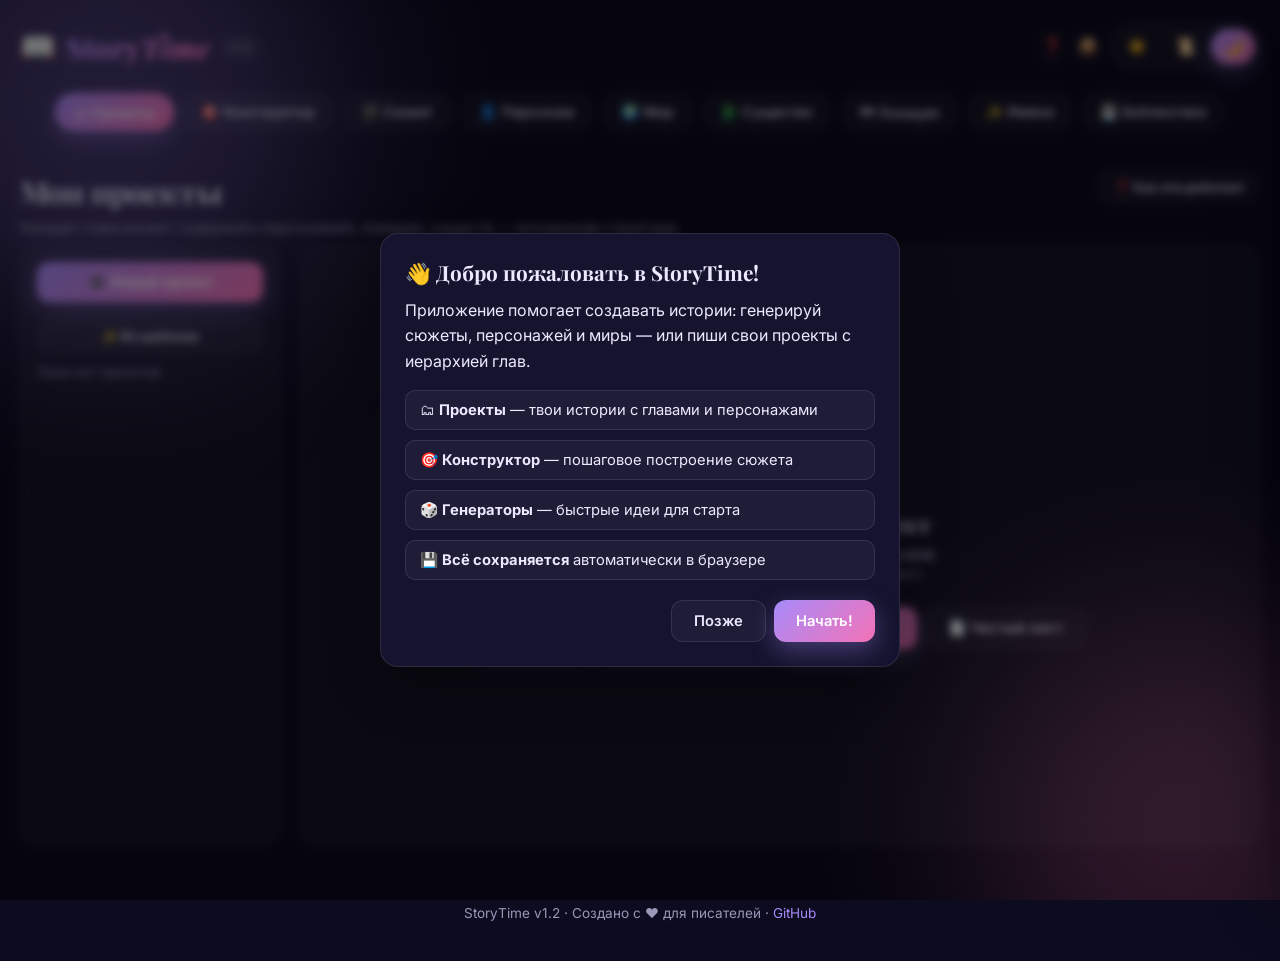
==== commit 8bf53607: "Add files via upload" ====
--- a/index.html
+++ b/index.html
@@ -3,8 +3,8 @@
 <head>
   <meta charset="UTF-8">
   <meta name="viewport" content="width=device-width, initial-scale=1.0">
-  <meta name="description" content="StoryTime — студия историй: генераторы сюжетов, персонажей, миров и полноценный редактор проектов.">
-  <title>StoryTime — студия историй v1.1</title>
+  <meta name="description" content="StoryTime — студия историй: генераторы и редактор проектов с иерархией.">
+  <title>StoryTime — студия историй v1.2</title>
   <link rel="stylesheet" href="style.css">
   <link href="https://fonts.googleapis.com/css2?family=Inter:wght@400;500;600;700;800&family=Playfair+Display:wght@700;900&family=Cormorant+Garamond:wght@500;700&display=swap" rel="stylesheet">
 </head>
@@ -15,14 +15,16 @@
     <div class="logo">
       <span class="logo-icon">📖</span>
       <h1>Story<span>Time</span></h1>
-      <span class="version">v1.1</span>
+      <span class="version">v1.2</span>
     </div>
 
     <div class="header-right">
-      <div class="theme-switch" id="theme-switch" role="group" aria-label="Тема оформления">
-        <button class="theme-btn" data-theme="light" title="Светлая" aria-label="Светлая тема">☀️</button>
-        <button class="theme-btn" data-theme="beige" title="Бежевая" aria-label="Бежевая тема">📜</button>
-        <button class="theme-btn active" data-theme="dark" title="Тёмная" aria-label="Тёмная тема">🌙</button>
+      <button class="icon-btn" id="help-btn" title="Помощь">❓</button>
+      <button class="icon-btn" id="backup-btn" title="Резервные копии">📦</button>
+      <div class="theme-switch" id="theme-switch" role="group" aria-label="Тема">
+        <button class="theme-btn" data-theme="light" title="Светлая">☀️</button>
+        <button class="theme-btn" data-theme="beige" title="Бежевая">📜</button>
+        <button class="theme-btn active" data-theme="dark" title="Тёмная">🌙</button>
       </div>
     </div>
   </header>
@@ -43,28 +45,40 @@
 
     <!-- ================= ПРОЕКТЫ ================= -->
     <section class="panel active" id="projects" role="tabpanel">
-      <h2>Мои проекты</h2>
-      <p class="subtitle">Создавай истории с главами, персонажами, локациями — всё структурировано.</p>
+      <div class="panel-head">
+        <div>
+          <h2>Мои проекты</h2>
+          <p class="subtitle">Каждая глава может содержать персонажей, локации, существ — вложенная структура.</p>
+        </div>
+        <button class="btn ghost small" data-help="projects">❓ Как это работает</button>
+      </div>
 
       <div class="projects-layout">
         <aside class="projects-sidebar">
           <button class="btn primary full" id="new-project">➕ Новый проект</button>
+          <button class="btn ghost full small" id="new-from-template">✨ Из шаблона</button>
           <div class="project-list" id="project-list"></div>
         </aside>
 
         <div class="editor-area" id="editor-area">
           <div class="empty-state" id="editor-empty">
             <div class="empty-icon">📚</div>
-            <h3>Нет открытого проекта</h3>
-            <p>Выбери проект слева или создай новый, чтобы начать писать.</p>
+            <h3>Начни свой первый проект</h3>
+            <p>Выбери шаблон — <strong>Роман</strong>, <strong>Кампания НРИ</strong> или <strong>Сценарий</strong>. Или создай чистый лист.</p>
+            <div class="empty-actions">
+              <button class="btn primary" data-template-quick="novel">📕 Роман</button>
+              <button class="btn primary" data-template-quick="rpg">🎲 Кампания НРИ</button>
+              <button class="btn primary" data-template-quick="screenplay">🎬 Сценарий</button>
+              <button class="btn ghost" data-template-quick="blank">📄 Чистый лист</button>
+            </div>
           </div>
 
           <div class="editor-content" id="editor-content" style="display:none;">
             <div class="editor-header">
-              <input type="text" id="project-title" class="project-title-input" placeholder="Название проекта…" aria-label="Название проекта">
+              <input type="text" id="project-title" class="project-title-input" placeholder="Название проекта…">
               <div class="editor-actions">
                 <button class="btn ghost small" id="project-stats" title="Статистика">📊</button>
-                <button class="btn ghost small" id="export-project" title="Экспорт проекта в JSON">⬇</button>
+                <button class="btn ghost small" id="export-project" title="Экспорт">⬇</button>
                 <button class="btn danger small" id="delete-project">🗑 Удалить</button>
               </div>
             </div>
@@ -75,18 +89,22 @@
               <aside class="chapter-tree">
                 <div class="tree-header">
                   <span>Структура</span>
-                  <button class="icon-btn" id="add-node" title="Добавить раздел">＋</button>
+                  <div class="tree-actions">
+                    <button class="icon-btn" id="add-node" title="Добавить раздел">＋</button>
+                    <button class="icon-btn" id="add-child" title="Добавить подраздел в главу">↳</button>
+                  </div>
                 </div>
                 <div id="chapter-tree"></div>
               </aside>
 
               <div class="editor-pane">
                 <div class="node-topbar">
-                  <span class="node-icon-display" id="node-icon-display">📖</span>
-                  <input type="text" id="node-title" class="node-title-input" placeholder="Заголовок раздела…" aria-label="Заголовок раздела">
+                  <span class="node-icon-display" id="node-icon-display">📄</span>
+                  <input type="text" id="node-title" class="node-title-input" placeholder="Заголовок…">
+                  <select id="node-type-select" class="node-type-select" title="Тип раздела"></select>
                 </div>
                 <div class="node-meta" id="node-meta"></div>
-                <textarea id="node-content" class="node-content" placeholder="Начни писать свою историю…" aria-label="Содержимое раздела"></textarea>
+                <textarea id="node-content" class="node-content" placeholder="Начни писать…"></textarea>
                 <div class="node-footer">
                   <span id="word-count">0 слов</span>
                   <span id="char-count">0 символов</span>
@@ -99,284 +117,76 @@
       </div>
     </section>
 
-    <!-- ================= КОНСТРУКТОР СЮЖЕТА ================= -->
+
     <section class="panel" id="plotbuilder" role="tabpanel">
-      <h2>Конструктор сюжета</h2>
-      <p class="subtitle">Пошаговое построение истории по классической структуре.</p>
-
-      <div class="plotbuilder-wrap">
-        <div class="plotbuilder-form">
-          <div class="pb-step" data-step="1">
-            <div class="pb-step-header">
-              <span class="pb-num">1</span>
-              <h3>Экспозиция</h3>
-            </div>
-            <p class="pb-hint">Где и когда происходит действие? Кто главный герой?</p>
-            <textarea id="pb-exposition" placeholder="Например: Тихий городок на берегу моря, 1920-е. Молодой аптекарь Генри..." rows="4"></textarea>
-            <button class="btn ghost small" data-roll="exposition">🎲 Подсказать</button>
-          </div>
-
-          <div class="pb-step" data-step="2">
-            <div class="pb-step-header">
-              <span class="pb-num">2</span>
-              <h3>Завязка</h3>
-            </div>
-            <p class="pb-hint">Какое событие меняет жизнь героя?</p>
-            <textarea id="pb-inciting" placeholder="Например: Генри находит в подвале старую карту с надписью «Не открывай»..." rows="4"></textarea>
-            <button class="btn ghost small" data-roll="inciting">🎲 Подсказать</button>
-          </div>
-
-          <div class="pb-step" data-step="3">
-            <div class="pb-step-header">
-              <span class="pb-num">3</span>
-              <h3>Развитие</h3>
-            </div>
-            <p class="pb-hint">Что герой предпринимает? Кто ему помогает или мешает?</p>
-            <textarea id="pb-rising" placeholder="Генри собирает команду и отправляется в путь..." rows="4"></textarea>
-            <button class="btn ghost small" data-roll="rising">🎲 Подсказать</button>
-          </div>
-
-          <div class="pb-step" data-step="4">
-            <div class="pb-step-header">
-              <span class="pb-num">4</span>
-              <h3>Кризис</h3>
-            </div>
-            <p class="pb-hint">Момент, когда всё идёт не по плану. Герой на грани.</p>
-            <textarea id="pb-crisis" placeholder="Команда предана, карта украдена, Генри ранен..." rows="4"></textarea>
-            <button class="btn ghost small" data-roll="crisis">🎲 Подсказать</button>
-          </div>
-
-          <div class="pb-step" data-step="5">
-            <div class="pb-step-header">
-              <span class="pb-num">5</span>
-              <h3>Кульминация</h3>
-            </div>
-            <p class="pb-hint">Финальная схватка с главной проблемой.</p>
-            <textarea id="pb-climax" placeholder="Генри в одиночку противостоит древнему злу..." rows="4"></textarea>
-            <button class="btn ghost small" data-roll="climax">🎲 Подсказать</button>
-          </div>
-
-          <div class="pb-step" data-step="6">
-            <div class="pb-step-header">
-              <span class="pb-num">6</span>
-              <h3>Развязка</h3>
-            </div>
-            <p class="pb-hint">Что изменилось в герое и мире? Новый баланс.</p>
-            <textarea id="pb-resolution" placeholder="Генри возвращается другим человеком..." rows="4"></textarea>
-            <button class="btn ghost small" data-roll="resolution">🎲 Подсказать</button>
-          </div>
-
-          <div class="pb-actions">
-            <button class="btn primary" id="pb-save">💾 Сохранить в библиотеку</button>
-            <button class="btn ghost" id="pb-to-project">📥 В проект</button>
-            <button class="btn ghost" id="pb-clear">🗑 Очистить</button>
-            <button class="btn ghost" id="pb-load-last">↺ Загрузить последнее</button>
-          </div>
-        </div>
-
-        <aside class="plotbuilder-aside">
-          <h3>Структура</h3>
-          <div class="pb-progress">
-            <div class="pb-progress-bar"><div class="pb-progress-fill" id="pb-progress-fill"></div></div>
-            <p class="pb-progress-text" id="pb-progress-text">0 / 6 шагов заполнено</p>
-          </div>
-
-          <h3>Схема</h3>
-          <div class="pb-diagram" aria-hidden="true">
-            <div class="pb-line"></div>
-            <div class="pb-point" style="left:0%;bottom:10%"><span>1</span></div>
-            <div class="pb-point" style="left:20%;bottom:30%"><span>2</span></div>
-            <div class="pb-point" style="left:45%;bottom:55%"><span>3</span></div>
-            <div class="pb-point" style="left:65%;bottom:45%"><span>4</span></div>
-            <div class="pb-point" style="left:82%;bottom:85%"><span>5</span></div>
-            <div class="pb-point" style="left:100%;bottom:40%"><span>6</span></div>
-          </div>
-          <p class="pb-caption">Классическая драматургическая кривая</p>
-
-          <h3>Шаблоны</h3>
-          <div class="pb-templates">
-            <button class="btn ghost small" data-template="heroes-journey">Путь героя</button>
-            <button class="btn ghost small" data-template="three-acts">Три акта</button>
-            <button class="btn ghost small" data-template="save-the-cat">Save the Cat</button>
-            <button class="btn ghost small" data-template="mystery">Детективная схема</button>
-          </div>
-        </aside>
-      </div>
-    </section>
-
-    <!-- ================= СЮЖЕТ (генератор) ================= -->
+      <div class="panel-head"><div><h2>Конструктор сюжета</h2><p class="subtitle">Построй историю по шести этапам. Прогресс сохраняется автоматически.</p></div><button class="btn ghost small" data-help="plotbuilder">❓ Помощь</button></div>
+      <div class="progress-wrap"><div class="progress-track"><div id="pb-progress-fill"></div></div><small id="pb-progress-text">0 / 6 шагов заполнено</small></div>
+      <div class="pb-grid">
+        <div class="pb-step"><label>1. Экспозиция <button class="btn ghost small" data-roll="exposition">🎲 Подсказка</button></label><textarea id="pb-exposition" placeholder="Герой, мир, обычная жизнь…"></textarea></div>
+        <div class="pb-step"><label>2. Завязка <button class="btn ghost small" data-roll="inciting">🎲 Подсказка</button></label><textarea id="pb-inciting" placeholder="Что нарушает привычный порядок?"></textarea></div>
+        <div class="pb-step"><label>3. Развитие <button class="btn ghost small" data-roll="rising">🎲 Подсказка</button></label><textarea id="pb-rising" placeholder="Препятствия, союзники, открытия…"></textarea></div>
+        <div class="pb-step"><label>4. Кризис <button class="btn ghost small" data-roll="crisis">🎲 Подсказка</button></label><textarea id="pb-crisis" placeholder="Самый тяжёлый выбор героя…"></textarea></div>
+        <div class="pb-step"><label>5. Кульминация <button class="btn ghost small" data-roll="climax">🎲 Подсказка</button></label><textarea id="pb-climax" placeholder="Решающее действие и его цена…"></textarea></div>
+        <div class="pb-step"><label>6. Развязка <button class="btn ghost small" data-roll="resolution">🎲 Подсказка</button></label><textarea id="pb-resolution" placeholder="Что изменилось после финала?"></textarea></div>
+      </div>
+      <div class="row-actions"><button class="btn primary" id="pb-save">💾 В библиотеку</button><button class="btn ghost" id="pb-to-project">📥 В проект</button><button class="btn ghost" id="pb-load-last">↺ Загрузить последнее</button><button class="btn ghost" id="pb-clear">Очистить</button></div>
+      <div class="row-actions template-row"><span>Шаблоны:</span><button class="btn ghost small" data-template="three-act">Трёхактная структура</button><button class="btn ghost small" data-template="mystery">Детектив</button><button class="btn ghost small" data-template="quest">Приключение</button></div>
+    </section>
+
     <section class="panel" id="plot" role="tabpanel">
-      <h2>Генератор сюжета</h2>
-      <p class="subtitle">Идея, конфликт, поворот — всё для старта истории.</p>
-      <div class="controls">
-        <label>Жанр
-          <select id="plot-genre"><option value="any">🎲 Любой</option></select>
-        </label>
-        <label>Тон
-          <select id="plot-tone">
-            <option value="any">Любой</option>
-            <option value="dark">Мрачный</option>
-            <option value="light">Светлый</option>
-            <option value="epic">Эпический</option>
-            <option value="ironic">Ироничный</option>
-          </select>
-        </label>
-        <button class="btn primary" id="gen-plot">🎲 Сгенерировать</button>
-        <button class="btn ghost" id="reroll-plot">♻️ Ещё раз</button>
-      </div>
-      <div class="output" id="plot-output">
-        <p class="placeholder">Нажми «Сгенерировать», чтобы получить идею…</p>
-      </div>
-      <div class="row-actions">
-        <button class="btn ghost" id="save-plot">💾 В библиотеку</button>
-        <button class="btn ghost" id="send-plot-to-project">📥 В проект</button>
-      </div>
-    </section>
-
-    <!-- ================= ПЕРСОНАЖ ================= -->
+      <div class="panel-head"><div><h2>Генератор сюжета</h2><p class="subtitle">Создай основу истории, затем доработай её в редакторе.</p></div><button class="btn ghost small" data-help="plot">❓ Помощь</button></div>
+      <div class="controls"><label>Жанр<select id="plot-genre"></select></label><label>Тон<select id="plot-tone"><option value="any">🎲 Любой</option><option>Мрачный</option><option>Оптимистичный</option><option>Ироничный</option><option>Эпический</option><option>Меланхоличный</option><option>Реалистичный</option><option>Тревожный</option><option>Абсурдный</option></select></label><button class="btn primary" id="gen-plot">🎲 Создать сюжет</button><button class="btn ghost" id="reroll-plot">↻ Ещё вариант</button></div>
+      <div class="output" id="plot-output">Здесь появится сюжет…</div><div class="row-actions"><button class="btn primary" id="save-plot">💾 Сохранить</button><button class="btn ghost" id="send-plot-to-project">📥 В проект</button></div>
+    </section>
+
     <section class="panel" id="character" role="tabpanel">
-      <h2>Генератор персонажа</h2>
-      <p class="subtitle">Имя, внешность, характер, тайны — полный профиль.</p>
-      <div class="controls">
-        <label>Культура
-          <select id="char-origin"><option value="any">🎲 Любая</option></select>
-        </label>
-        <label>Пол
-          <select id="char-gender">
-            <option value="any">Любой</option>
-            <option value="m">Мужской</option>
-            <option value="f">Женский</option>
-          </select>
-        </label>
-        <label>Архетип
-          <select id="char-archetype"><option value="any">Любой</option></select>
-        </label>
-        <button class="btn primary" id="gen-char">🎲 Создать</button>
-      </div>
-      <div class="card" id="char-output">
-        <p class="placeholder">Здесь появится твой герой…</p>
-      </div>
-      <div class="row-actions">
-        <button class="btn ghost" id="save-char">💾 В библиотеку</button>
-        <button class="btn ghost" id="send-char-to-project">📥 В проект</button>
-      </div>
-    </section>
-
-    <!-- ================= МИР ================= -->
+      <div class="panel-head"><div><h2>Генератор персонажа</h2><p class="subtitle">Имя, архетип, характер, достоинства и слабости.</p></div><button class="btn ghost small" data-help="character">❓ Помощь</button></div>
+      <div class="controls"><label>Культура/имена<select id="char-origin"></select></label><label>Пол<select id="char-gender"><option value="any">Любой</option><option value="m">Мужской</option><option value="f">Женский</option></select></label><label>Архетип<select id="char-archetype"></select></label><button class="btn primary" id="gen-char">🎲 Создать персонажа</button></div>
+      <div class="output" id="char-output">Здесь появится персонаж…</div><div class="row-actions"><button class="btn primary" id="save-char">💾 Сохранить</button><button class="btn ghost" id="send-char-to-project">📥 В проект</button></div>
+    </section>
+
     <section class="panel" id="world" role="tabpanel">
-      <h2>Генератор мира</h2>
-      <p class="subtitle">Политика, магия, религия, конфликты.</p>
-      <div class="controls">
-        <button class="btn primary" id="gen-world">🎲 Построить мир</button>
-        <button class="btn ghost" id="reroll-world">♻️ Ещё раз</button>
-      </div>
-      <div class="output" id="world-output">
-        <p class="placeholder">Опиши свой мир или доверься генератору…</p>
-      </div>
-      <div class="row-actions">
-        <button class="btn ghost" id="save-world">💾 В библиотеку</button>
-        <button class="btn ghost" id="send-world-to-project">📥 В проект</button>
-      </div>
-    </section>
-
-    <!-- ================= СУЩЕСТВО ================= -->
+      <div class="panel-head"><div><h2>Генератор мира</h2><p class="subtitle">Общество, политика, магия, экономика и конфликт.</p></div><button class="btn ghost small" data-help="world">❓ Помощь</button></div>
+      <div class="controls"><button class="btn primary" id="gen-world">🌍 Создать мир</button><button class="btn ghost" id="reroll-world">↻ Другой мир</button></div><div class="output" id="world-output">Здесь появится описание мира…</div><div class="row-actions"><button class="btn primary" id="save-world">💾 Сохранить</button><button class="btn ghost" id="send-world-to-project">📥 В проект</button></div>
+    </section>
+
     <section class="panel" id="creature" role="tabpanel">
-      <h2>Генератор существ</h2>
-      <p class="subtitle">Драконы, духи, мутанты — существа для твоего мира.</p>
-      <div class="controls">
-        <label>Тип
-          <select id="creature-type"><option value="any">Любой</option></select>
-        </label>
-        <button class="btn primary" id="gen-creature">🎲 Создать</button>
-      </div>
-      <div class="card" id="creature-output">
-        <p class="placeholder">Здесь появится существо…</p>
-      </div>
-      <div class="row-actions">
-        <button class="btn ghost" id="save-creature">💾 В библиотеку</button>
-        <button class="btn ghost" id="send-creature-to-project">📥 В проект</button>
-      </div>
-    </section>
-
-    <!-- ================= ЛОКАЦИЯ ================= -->
+      <div class="panel-head"><div><h2>Генератор существ</h2><p class="subtitle">Создавай обитателей своих миров.</p></div><button class="btn ghost small" data-help="creature">❓ Помощь</button></div>
+      <div class="controls"><label>Тип существа<select id="creature-type"></select></label><button class="btn primary" id="gen-creature">🐉 Создать существо</button></div><div class="output" id="creature-output">Здесь появится существо…</div><div class="row-actions"><button class="btn primary" id="save-creature">💾 Сохранить</button><button class="btn ghost" id="send-creature-to-project">📥 В проект</button></div>
+    </section>
+
     <section class="panel" id="location" role="tabpanel">
-      <h2>Генератор локаций</h2>
-      <p class="subtitle">Города, руины, таверны, храмы.</p>
-      <div class="controls">
-        <label>Тип
-          <select id="location-type"><option value="any">Любой</option></select>
-        </label>
-        <button class="btn primary" id="gen-location">🎲 Создать</button>
-      </div>
-      <div class="card" id="location-output">
-        <p class="placeholder">Здесь появится локация…</p>
-      </div>
-      <div class="row-actions">
-        <button class="btn ghost" id="save-location">💾 В библиотеку</button>
-        <button class="btn ghost" id="send-location-to-project">📥 В проект</button>
-      </div>
-    </section>
-
-    <!-- ================= ИМЕНА ================= -->
+      <div class="panel-head"><div><h2>Генератор локаций</h2><p class="subtitle">Места для сцен, путешествий и конфликтов.</p></div><button class="btn ghost small" data-help="location">❓ Помощь</button></div>
+      <div class="controls"><label>Тип локации<select id="location-type"></select></label><button class="btn primary" id="gen-location">🗺 Создать локацию</button></div><div class="output" id="location-output">Здесь появится локация…</div><div class="row-actions"><button class="btn primary" id="save-location">💾 Сохранить</button><button class="btn ghost" id="send-location-to-project">📥 В проект</button></div>
+    </section>
+
     <section class="panel" id="names" role="tabpanel">
-      <h2>Рандомайзер имён</h2>
-      <p class="subtitle">12 культур, тысячи комбинаций.</p>
-      <div class="controls">
-        <label>Культура
-          <select id="name-origin"><option value="any">🎲 Любая</option></select>
-        </label>
-        <label>Пол
-          <select id="name-gender">
-            <option value="any">Любой</option>
-            <option value="m">Мужской</option>
-            <option value="f">Женский</option>
-          </select>
-        </label>
-        <label>Тип
-          <select id="name-type">
-            <option value="full">Имя + Фамилия</option>
-            <option value="first">Только имя</option>
-            <option value="nick">Прозвище</option>
-          </select>
-        </label>
-        <button class="btn primary" id="gen-name">🎲 Сгенерировать 9</button>
-      </div>
-      <div class="names-output" id="names-output"></div>
-      <button class="btn ghost" id="save-names">💾 Сохранить все</button>
-    </section>
-
-    <!-- ================= БИБЛИОТЕКА ================= -->
+      <div class="panel-head"><div><h2>Генератор имён</h2><p class="subtitle">Нажми на карточку, чтобы скопировать имя.</p></div><button class="btn ghost small" data-help="names">❓ Помощь</button></div>
+      <div class="controls"><label>Культура<select id="name-origin"></select></label><label>Пол<select id="name-gender"><option value="any">Любой</option><option value="m">Мужской</option><option value="f">Женский</option></select></label><label>Формат<select id="name-type"><option value="full">Имя и фамилия</option><option value="first">Только имя</option><option value="nick">Псевдоним</option></select></label><button class="btn primary" id="gen-name">✨ Создать имена</button></div><div class="names-output" id="names-output"></div><div class="row-actions"><button class="btn primary" id="save-names">💾 Сохранить список</button></div>
+    </section>
+
     <section class="panel" id="saved" role="tabpanel">
-      <h2>Библиотека материалов</h2>
-      <p class="subtitle">Всё, что ты сохранил из генераторов.</p>
-      <div class="controls">
-        <input type="text" id="search-saved" class="search-input" placeholder="🔍 Поиск…">
-        <select id="filter-saved">
-          <option value="all">Все типы</option>
-          <option value="Сюжет">Сюжеты</option>
-          <option value="Конструктор">Конструктор</option>
-          <option value="Персонаж">Персонажи</option>
-          <option value="Мир">Миры</option>
-          <option value="Существо">Существа</option>
-          <option value="Локация">Локации</option>
-          <option value="Имя">Имена</option>
-        </select>
-        <button class="btn danger" id="clear-all">🗑 Очистить</button>
-        <button class="btn ghost" id="export-json">⬇ Экспорт</button>
-        <button class="btn ghost" id="import-json">⬆ Импорт</button>
-        <input type="file" id="import-file" hidden accept=".json">
-      </div>
-      <div class="saved-list" id="saved-list"></div>
-    </section>
-
+      <div class="panel-head"><div><h2>Библиотека</h2><p class="subtitle">Сохранённые идеи и результаты генераторов.</p></div><button class="btn ghost small" data-help="saved">❓ Помощь</button></div>
+      <div class="controls"><label>Поиск<input id="search-saved" class="search-input" type="text" placeholder="Найти в библиотеке…"></label><label>Тип<select id="filter-saved"><option value="all">Все материалы</option><option value="Сюжет">Сюжеты</option><option value="Персонаж">Персонажи</option><option value="Мир">Миры</option><option value="Существо">Существа</option><option value="Локация">Локации</option><option value="Имена">Имена</option><option value="Конструктор">Конструктор</option></select></label><button class="btn ghost" id="export-json">⬇ Экспорт JSON</button><button class="btn ghost" id="import-json">⬆ Импорт JSON</button><input type="file" id="import-file" accept=".json,application/json" hidden><button class="btn danger" id="clear-all">Очистить библиотеку</button></div><div id="saved-list"></div>
+    </section>
   </main>
 
   <footer class="footer">
-    <p>StoryTime v1.1 · Создано с ❤️ для писателей · <a href="https://github.com/" target="_blank" rel="noopener">GitHub</a></p>
+    <p>StoryTime v1.2 · Создано с ❤️ для писателей · <a href="https://github.com/" target="_blank" rel="noopener">GitHub</a></p>
   </footer>
 
   <div class="toast" id="toast" role="status" aria-live="polite"></div>
 
+  <!-- Help-панель -->
+  <aside class="help-panel" id="help-panel" aria-hidden="true">
+    <div class="help-content">
+      <button class="help-close" id="help-close" aria-label="Закрыть">✕</button>
+      <h3 id="help-title">Помощь</h3>
+      <p id="help-text"></p>
+    </div>
+  </aside>
+
+  <!-- Модальное окно -->
   <div class="modal" id="modal" role="dialog" aria-modal="true">
     <div class="modal-content">
       <h3 id="modal-title">Заголовок</h3>
@@ -388,6 +198,24 @@
     </div>
   </div>
 
+  <!-- Онбординг -->
+  <div class="modal" id="onboarding">
+    <div class="modal-content onboarding">
+      <h3>👋 Добро пожаловать в StoryTime!</h3>
+      <p>Приложение помогает создавать истории: генерируй сюжеты, персонажей и миры — или пиши свои проекты с иерархией глав.</p>
+      <ul class="onboarding-list">
+        <li>🗂 <strong>Проекты</strong> — твои истории с главами и персонажами</li>
+        <li>🎯 <strong>Конструктор</strong> — пошаговое построение сюжета</li>
+        <li>🎲 <strong>Генераторы</strong> — быстрые идеи для старта</li>
+        <li>💾 <strong>Всё сохраняется</strong> автоматически в браузере</li>
+      </ul>
+      <div class="modal-actions">
+        <button class="btn ghost" id="onboarding-later">Позже</button>
+        <button class="btn primary" id="onboarding-start">Начать!</button>
+      </div>
+    </div>
+  </div>
+
   <script src="data.js"></script>
   <script src="script.js"></script>
 </body>
--- a/style.css
+++ b/style.css
@@ -762,4 +762,133 @@
   .tab { padding: 8px 12px; font-size: 0.82rem; }
   .container { padding: 12px; }
   .panel h2 { font-size: 1.5rem; }
-}+}
+/* ============ v1.2 — дополнения ============ */
+
+.panel-head {
+  display: flex; justify-content: space-between; align-items: flex-start;
+  gap: 16px; flex-wrap: wrap; margin-bottom: 8px;
+}
+.panel-head .subtitle { margin-bottom: 0; }
+
+/* Кнопка помощи в шапке */
+.header-right { display: flex; align-items: center; gap: 8px; }
+
+/* Sidebar в проектах */
+.projects-sidebar .btn + .btn { margin-top: 6px; }
+
+/* Пустое состояние — быстрые шаблоны */
+.empty-actions {
+  display: flex; flex-wrap: wrap; gap: 8px; justify-content: center;
+  margin-top: 16px;
+}
+
+/* Действия в дереве */
+.tree-actions { display: flex; gap: 4px; }
+
+/* Селектор типа узла */
+.node-type-select {
+  background: var(--bg-2);
+  border: 1px solid var(--border);
+  color: var(--text);
+  padding: 6px 10px;
+  border-radius: 8px;
+  font-size: 0.82rem;
+  cursor: pointer;
+  outline: none;
+  min-width: 120px;
+}
+.node-type-select:focus { border-color: var(--accent); }
+
+/* Дерево — вложенность */
+.tree-node[data-depth="1"] { margin-left: 18px; }
+.tree-node[data-depth="2"] { margin-left: 36px; }
+.tree-node[data-depth="3"] { margin-left: 54px; }
+.tree-node .icon {
+  font-size: 0.95rem;
+  width: 22px;
+  text-align: center;
+  flex-shrink: 0;
+}
+
+/* Help-панель */
+.help-panel {
+  position: fixed;
+  top: 0; right: 0;
+  height: 100vh;
+  width: 340px;
+  max-width: 90vw;
+  background: var(--bg-2);
+  border-left: 1px solid var(--border);
+  transform: translateX(105%);
+  transition: transform 0.35s cubic-bezier(0.4,0,0.2,1);
+  z-index: 150;
+  padding: 24px;
+  overflow-y: auto;
+  box-shadow: -20px 0 60px rgba(0,0,0,0.4);
+}
+.help-panel.show { transform: translateX(0); }
+.help-panel h3 {
+  font-family: 'Playfair Display', serif;
+  margin-bottom: 12px;
+  font-size: 1.3rem;
+}
+.help-panel p { line-height: 1.7; color: var(--text); font-size: 0.95rem; }
+.help-close {
+  position: absolute; top: 16px; right: 16px;
+  background: transparent; border: none;
+  font-size: 1.2rem; cursor: pointer; color: var(--muted);
+}
+.help-close:hover { color: var(--text); }
+
+/* Onboarding */
+.onboarding { max-width: 520px; }
+.onboarding p { margin-bottom: 16px; line-height: 1.6; }
+.onboarding-list {
+  list-style: none; padding: 0; margin: 0 0 20px 0;
+  display: flex; flex-direction: column; gap: 10px;
+}
+.onboarding-list li {
+  padding: 10px 14px;
+  background: var(--card);
+  border: 1px solid var(--border);
+  border-radius: 10px;
+  font-size: 0.92rem;
+}
+
+/* Кнопка-подсказка */
+[data-help] {
+  font-size: 0.82rem;
+  padding: 6px 12px;
+}
+
+/* ============ v1.2 — редакторские улучшения ============ */
+.progress-wrap { margin: 0 0 22px; padding: 14px 16px; border: 1px solid var(--border); border-radius: 14px; background: var(--card); }
+.progress-track { height: 8px; background: var(--bg-3); border-radius: 20px; overflow: hidden; margin-bottom: 8px; }
+#pb-progress-fill { height: 100%; width: 0; background: var(--grad); border-radius: inherit; transition: width .25s ease; }
+#pb-progress-text { color: var(--muted); }
+.pb-grid { display: grid; grid-template-columns: repeat(2, minmax(0, 1fr)); gap: 14px; margin-bottom: 18px; }
+.pb-step { padding: 16px; background: var(--card); border: 1px solid var(--border); border-radius: 16px; transition: border-color .2s, background .2s; }
+.pb-step.filled { border-color: var(--accent); }
+.pb-step label { display: flex; justify-content: space-between; align-items: center; gap: 8px; flex-wrap: wrap; font-weight: 700; margin-bottom: 10px; }
+.pb-step textarea { width: 100%; min-height: 125px; resize: vertical; line-height: 1.6; }
+.template-row { margin-top: 14px; align-items: center; }
+.template-row > span { color: var(--muted); font-size: .9rem; }
+#saved-list { display: grid; gap: 12px; }
+.saved-item { overflow-wrap: anywhere; }
+button:focus-visible, input:focus-visible, select:focus-visible, textarea:focus-visible { outline: 2px solid var(--accent-3); outline-offset: 2px; }
+button:disabled { opacity: .55; cursor: not-allowed; transform: none !important; }
+@media (max-width: 760px) {
+  .pb-grid { grid-template-columns: 1fr; }
+  .projects-layout { grid-template-columns: 1fr; }
+  .header { flex-wrap: wrap; gap: 12px; }
+  .header-right { flex-wrap: wrap; }
+  .container { padding: 12px; }
+  .panel h2 { font-size: 1.55rem; }
+  .controls label { width: 100%; }
+  .controls select, .controls input { width: 100%; }
+  .row-actions .btn { flex: 1 1 auto; }
+}
+@media (prefers-reduced-motion: reduce) {
+  *, *::before, *::after { animation-duration: .01ms !important; animation-iteration-count: 1 !important; scroll-behavior: auto !important; transition-duration: .01ms !important; }
+}
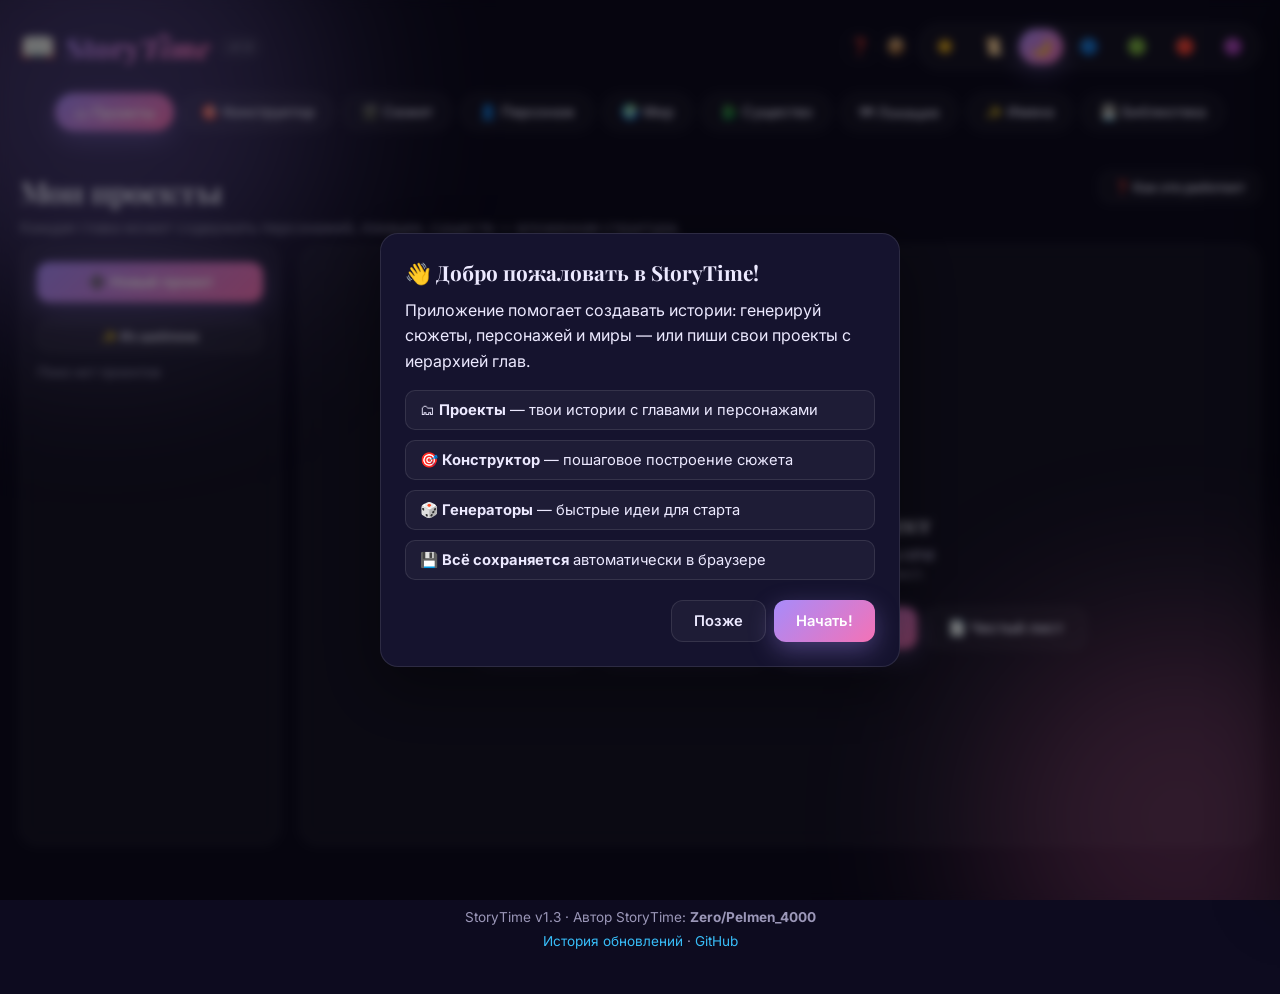
==== commit 2d304f33: "Add files via upload" ====
--- a/index.html
+++ b/index.html
@@ -4,7 +4,7 @@
   <meta charset="UTF-8">
   <meta name="viewport" content="width=device-width, initial-scale=1.0">
   <meta name="description" content="StoryTime — студия историй: генераторы и редактор проектов с иерархией.">
-  <title>StoryTime — студия историй v1.2</title>
+  <title>StoryTime — студия историй v1.3</title>
   <link rel="stylesheet" href="style.css">
   <link href="https://fonts.googleapis.com/css2?family=Inter:wght@400;500;600;700;800&family=Playfair+Display:wght@700;900&family=Cormorant+Garamond:wght@500;700&display=swap" rel="stylesheet">
 </head>
@@ -15,7 +15,7 @@
     <div class="logo">
       <span class="logo-icon">📖</span>
       <h1>Story<span>Time</span></h1>
-      <span class="version">v1.2</span>
+      <span class="version">v1.3</span>
     </div>
 
     <div class="header-right">
@@ -25,6 +25,10 @@
         <button class="theme-btn" data-theme="light" title="Светлая">☀️</button>
         <button class="theme-btn" data-theme="beige" title="Бежевая">📜</button>
         <button class="theme-btn active" data-theme="dark" title="Тёмная">🌙</button>
+        <button class="theme-btn" data-theme="navy" title="Тёмно-синяя">🔵</button>
+        <button class="theme-btn" data-theme="green" title="Тёмно-зелёная">🟢</button>
+        <button class="theme-btn" data-theme="red" title="Тёмно-красная">🔴</button>
+        <button class="theme-btn" data-theme="purple" title="Тёмно-фиолетовая">🟣</button>
       </div>
     </div>
   </header>
@@ -131,11 +135,12 @@
       </div>
       <div class="row-actions"><button class="btn primary" id="pb-save">💾 В библиотеку</button><button class="btn ghost" id="pb-to-project">📥 В проект</button><button class="btn ghost" id="pb-load-last">↺ Загрузить последнее</button><button class="btn ghost" id="pb-clear">Очистить</button></div>
       <div class="row-actions template-row"><span>Шаблоны:</span><button class="btn ghost small" data-template="three-act">Трёхактная структура</button><button class="btn ghost small" data-template="mystery">Детектив</button><button class="btn ghost small" data-template="quest">Приключение</button></div>
+      <div class="writing-prompt-card"><div><h3>Писательская разминка</h3><p id="writing-prompt">Нажми кнопку, чтобы получить короткое упражнение или стартовую идею.</p></div><button class="btn ghost" id="new-writing-prompt">🎲 Новая идея</button></div>
     </section>
 
     <section class="panel" id="plot" role="tabpanel">
       <div class="panel-head"><div><h2>Генератор сюжета</h2><p class="subtitle">Создай основу истории, затем доработай её в редакторе.</p></div><button class="btn ghost small" data-help="plot">❓ Помощь</button></div>
-      <div class="controls"><label>Жанр<select id="plot-genre"></select></label><label>Тон<select id="plot-tone"><option value="any">🎲 Любой</option><option>Мрачный</option><option>Оптимистичный</option><option>Ироничный</option><option>Эпический</option><option>Меланхоличный</option><option>Реалистичный</option><option>Тревожный</option><option>Абсурдный</option></select></label><button class="btn primary" id="gen-plot">🎲 Создать сюжет</button><button class="btn ghost" id="reroll-plot">↻ Ещё вариант</button></div>
+      <div class="controls"><label>Жанр<select id="plot-genre"></select></label><label>Тон<select id="plot-tone"><option value="any">🎲 Любой</option><option>Мрачный</option><option>Оптимистичный</option><option>Ироничный</option><option>Эпический</option><option>Меланхоличный</option><option>Реалистичный</option><option>Тревожный</option><option>Абсурдный</option></select></label><button class="btn primary" id="gen-plot">🎲 Создать сюжет</button></div>
       <div class="output" id="plot-output">Здесь появится сюжет…</div><div class="row-actions"><button class="btn primary" id="save-plot">💾 Сохранить</button><button class="btn ghost" id="send-plot-to-project">📥 В проект</button></div>
     </section>
 
@@ -147,7 +152,7 @@
 
     <section class="panel" id="world" role="tabpanel">
       <div class="panel-head"><div><h2>Генератор мира</h2><p class="subtitle">Общество, политика, магия, экономика и конфликт.</p></div><button class="btn ghost small" data-help="world">❓ Помощь</button></div>
-      <div class="controls"><button class="btn primary" id="gen-world">🌍 Создать мир</button><button class="btn ghost" id="reroll-world">↻ Другой мир</button></div><div class="output" id="world-output">Здесь появится описание мира…</div><div class="row-actions"><button class="btn primary" id="save-world">💾 Сохранить</button><button class="btn ghost" id="send-world-to-project">📥 В проект</button></div>
+      <div class="controls"><button class="btn primary" id="gen-world">🌍 Создать мир</button></div><div class="output" id="world-output">Здесь появится описание мира…</div><div class="row-actions"><button class="btn primary" id="save-world">💾 Сохранить</button><button class="btn ghost" id="send-world-to-project">📥 В проект</button></div>
     </section>
 
     <section class="panel" id="creature" role="tabpanel">
@@ -172,7 +177,8 @@
   </main>
 
   <footer class="footer">
-    <p>StoryTime v1.2 · Создано с ❤️ для писателей · <a href="https://github.com/" target="_blank" rel="noopener">GitHub</a></p>
+    <p>StoryTime v1.3 · Автор StoryTime: <strong>Zero/Pelmen_4000</strong></p>
+    <p><a href="history.html">История обновлений</a> · <a href="https://github.com/" target="_blank" rel="noopener">GitHub</a></p>
   </footer>
 
   <div class="toast" id="toast" role="status" aria-live="polite"></div>
--- a/style.css
+++ b/style.css
@@ -20,6 +20,44 @@
   --input-bg: #15132e;
   --success: #4ade80;
   --danger-text: #fda4af;
+}
+
+
+[data-theme="navy"] {
+  --bg: #071426; --bg-2: #0b1e35; --bg-3: #12304f;
+  --card: rgba(117,177,255,0.06); --card-hover: rgba(117,177,255,0.12);
+  --border: rgba(147,197,253,0.16); --text: #e6f1ff; --muted: #91aac8;
+  --accent: #60a5fa; --accent-2: #38bdf8; --accent-3: #a5d8ff;
+  --grad: linear-gradient(135deg, #2563eb, #06b6d4); --shadow: 0 8px 24px rgba(37,99,235,0.28);
+  --orb-1: #2563eb; --orb-2: #0891b2; --orb-3: #60a5fa; --orb-opacity: 0.22;
+  --input-bg: #0b1e35; --success: #4ade80; --danger-text: #fda4af;
+}
+[data-theme="green"] {
+  --bg: #07170f; --bg-2: #0c2418; --bg-3: #153a27;
+  --card: rgba(110,231,183,0.05); --card-hover: rgba(110,231,183,0.11);
+  --border: rgba(134,239,172,0.15); --text: #e5f8eb; --muted: #91b8a0;
+  --accent: #4ade80; --accent-2: #34d399; --accent-3: #a7f3d0;
+  --grad: linear-gradient(135deg, #16a34a, #0d9488); --shadow: 0 8px 24px rgba(22,163,74,0.25);
+  --orb-1: #15803d; --orb-2: #0f766e; --orb-3: #4ade80; --orb-opacity: 0.2;
+  --input-bg: #0c2418; --success: #86efac; --danger-text: #fda4af;
+}
+[data-theme="red"] {
+  --bg: #1b090d; --bg-2: #2b1018; --bg-3: #451925;
+  --card: rgba(251,113,133,0.05); --card-hover: rgba(251,113,133,0.11);
+  --border: rgba(253,164,175,0.16); --text: #fff0f1; --muted: #c79aa3;
+  --accent: #fb7185; --accent-2: #f43f5e; --accent-3: #fecdd3;
+  --grad: linear-gradient(135deg, #be123c, #ea580c); --shadow: 0 8px 24px rgba(190,18,60,0.26);
+  --orb-1: #be123c; --orb-2: #9f1239; --orb-3: #ea580c; --orb-opacity: 0.22;
+  --input-bg: #2b1018; --success: #86efac; --danger-text: #fda4af;
+}
+[data-theme="purple"] {
+  --bg: #13091f; --bg-2: #211033; --bg-3: #35194f;
+  --card: rgba(216,180,254,0.05); --card-hover: rgba(216,180,254,0.11);
+  --border: rgba(216,180,254,0.16); --text: #f6edff; --muted: #b6a0ca;
+  --accent: #c084fc; --accent-2: #e879f9; --accent-3: #e9d5ff;
+  --grad: linear-gradient(135deg, #9333ea, #c026d3); --shadow: 0 8px 24px rgba(147,51,234,0.28);
+  --orb-1: #7e22ce; --orb-2: #a21caf; --orb-3: #c084fc; --orb-opacity: 0.24;
+  --input-bg: #211033; --success: #86efac; --danger-text: #fda4af;
 }
 
 [data-theme="beige"] {
@@ -883,6 +921,8 @@
   .projects-layout { grid-template-columns: 1fr; }
   .header { flex-wrap: wrap; gap: 12px; }
   .header-right { flex-wrap: wrap; }
+  .theme-switch { flex-wrap: wrap; border-radius: 16px; }
+  .theme-btn { padding: 7px 9px; }
   .container { padding: 12px; }
   .panel h2 { font-size: 1.55rem; }
   .controls label { width: 100%; }
@@ -892,3 +932,23 @@
 @media (prefers-reduced-motion: reduce) {
   *, *::before, *::after { animation-duration: .01ms !important; animation-iteration-count: 1 !important; scroll-behavior: auto !important; transition-duration: .01ms !important; }
 }
+
+/* v1.3: footer, theme picker and history page */
+.footer { line-height: 1.8; }
+.footer a { color: var(--accent-3); text-decoration: none; }
+.footer a:hover { text-decoration: underline; }
+.theme-switch { max-width: min(100%, 430px); flex-wrap: wrap; }
+.theme-btn { min-width: 34px; }
+.history-page { max-width: 900px; margin: 0 auto; padding: 24px 20px 48px; position: relative; z-index: 2; }
+.history-top { display:flex; justify-content:space-between; align-items:center; gap:16px; margin-bottom:26px; flex-wrap:wrap; }
+.history-card { background:var(--card); border:1px solid var(--border); border-radius:18px; padding:22px; margin:14px 0; }
+.history-card h2 { font-size:1.35rem; margin-bottom:8px; }
+.history-card p, .history-card li { color:var(--muted); line-height:1.7; }
+.history-card ul { padding-left:22px; margin-top:8px; }
+.history-version { display:inline-block; border:1px solid var(--border); background:var(--card-hover); color:var(--accent-3); border-radius:999px; padding:4px 10px; font-size:.82rem; margin-bottom:12px; }
+.history-note { color:var(--muted); font-size:.9rem; }
+
+.writing-prompt-card { display:flex; justify-content:space-between; align-items:center; gap:18px; margin-top:22px; padding:20px; background:var(--card); border:1px solid var(--border); border-radius:16px; }
+.writing-prompt-card h3 { font-size:1.05rem; margin-bottom:7px; }
+.writing-prompt-card p { color:var(--muted); line-height:1.65; }
+@media (max-width:600px) { .writing-prompt-card { align-items:stretch; flex-direction:column; } }
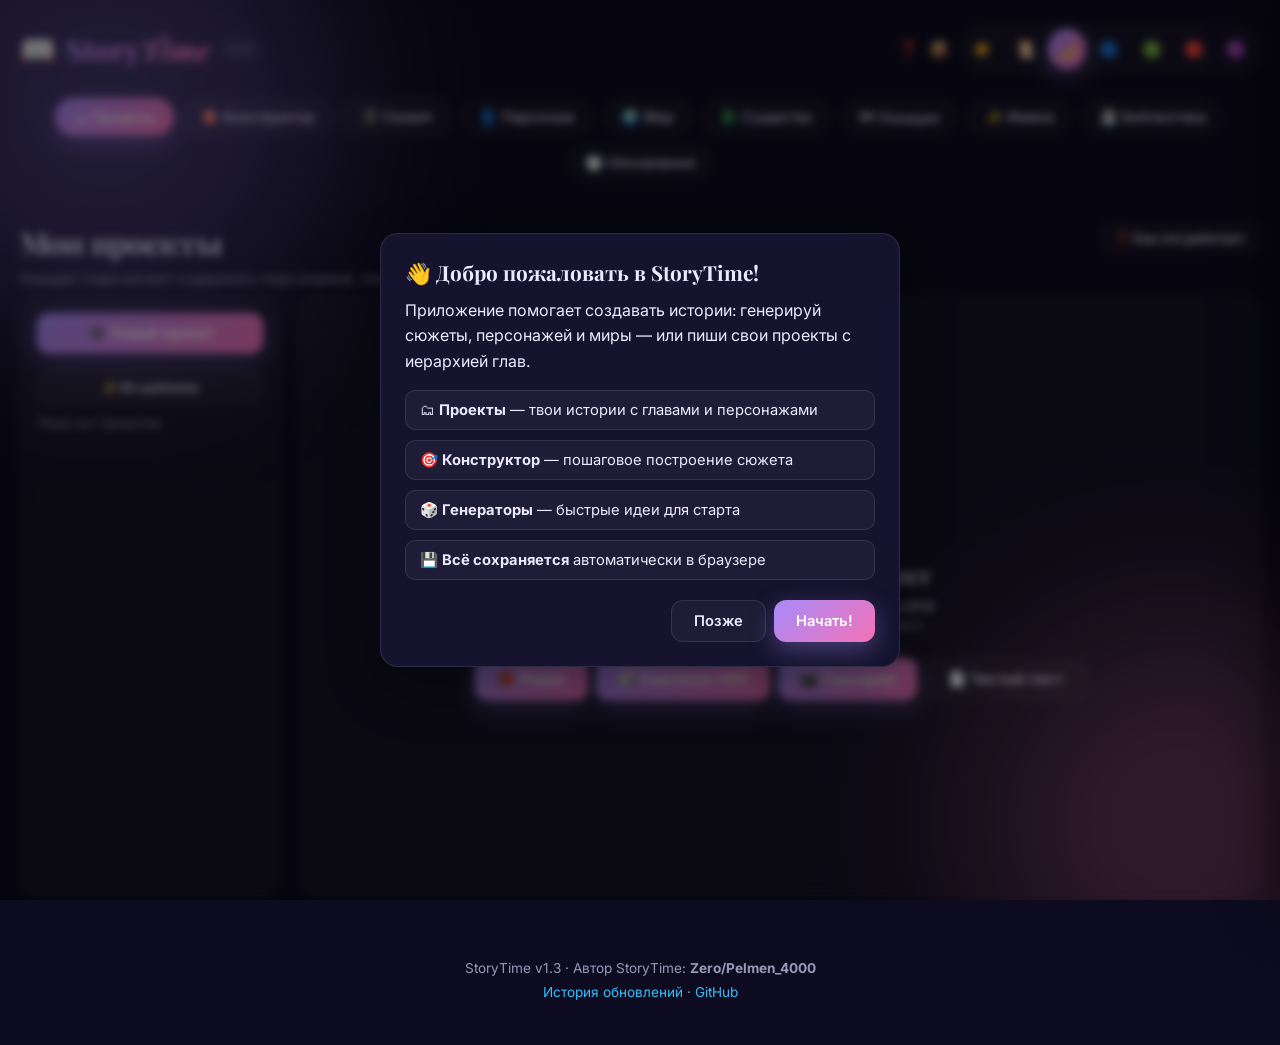
==== commit 4ed5da92: "Add files via upload" ====
--- a/index.html
+++ b/index.html
@@ -22,13 +22,13 @@
       <button class="icon-btn" id="help-btn" title="Помощь">❓</button>
       <button class="icon-btn" id="backup-btn" title="Резервные копии">📦</button>
       <div class="theme-switch" id="theme-switch" role="group" aria-label="Тема">
-        <button class="theme-btn" data-theme="light" title="Светлая">☀️</button>
-        <button class="theme-btn" data-theme="beige" title="Бежевая">📜</button>
-        <button class="theme-btn active" data-theme="dark" title="Тёмная">🌙</button>
-        <button class="theme-btn" data-theme="navy" title="Тёмно-синяя">🔵</button>
-        <button class="theme-btn" data-theme="green" title="Тёмно-зелёная">🟢</button>
-        <button class="theme-btn" data-theme="red" title="Тёмно-красная">🔴</button>
-        <button class="theme-btn" data-theme="purple" title="Тёмно-фиолетовая">🟣</button>
+        <button class="theme-btn" data-theme="light" title="Светлая" aria-label="Светлая тема">☀️</button>
+        <button class="theme-btn" data-theme="beige" title="Бежевая" aria-label="Бежевая тема">📜</button>
+        <button class="theme-btn active" data-theme="dark" title="Тёмная" aria-label="Тёмная тема">🌙</button>
+        <button class="theme-btn" data-theme="navy" title="Тёмно-синяя" aria-label="Тёмно-синяя тема">🔵</button>
+        <button class="theme-btn" data-theme="green" title="Тёмно-зелёная" aria-label="Тёмно-зелёная тема">🟢</button>
+        <button class="theme-btn" data-theme="red" title="Тёмно-красная" aria-label="Тёмно-красная тема">🔴</button>
+        <button class="theme-btn" data-theme="purple" title="Тёмно-фиолетовая" aria-label="Тёмно-фиолетовая тема">🟣</button>
       </div>
     </div>
   </header>
@@ -43,6 +43,7 @@
     <button class="tab" data-tab="location" role="tab">🗺 Локация</button>
     <button class="tab" data-tab="names" role="tab">✨ Имена</button>
     <button class="tab" data-tab="saved" role="tab">💾 Библиотека</button>
+    <button class="tab" id="updates-tab" data-tab="updates" role="tab" aria-controls="updates">🕘 Обновления</button>
   </nav>
 
   <main class="container">
@@ -174,11 +175,45 @@
       <div class="panel-head"><div><h2>Библиотека</h2><p class="subtitle">Сохранённые идеи и результаты генераторов.</p></div><button class="btn ghost small" data-help="saved">❓ Помощь</button></div>
       <div class="controls"><label>Поиск<input id="search-saved" class="search-input" type="text" placeholder="Найти в библиотеке…"></label><label>Тип<select id="filter-saved"><option value="all">Все материалы</option><option value="Сюжет">Сюжеты</option><option value="Персонаж">Персонажи</option><option value="Мир">Миры</option><option value="Существо">Существа</option><option value="Локация">Локации</option><option value="Имена">Имена</option><option value="Конструктор">Конструктор</option></select></label><button class="btn ghost" id="export-json">⬇ Экспорт JSON</button><button class="btn ghost" id="import-json">⬆ Импорт JSON</button><input type="file" id="import-file" accept=".json,application/json" hidden><button class="btn danger" id="clear-all">Очистить библиотеку</button></div><div id="saved-list"></div>
     </section>
+
+    <section class="panel" id="updates" role="tabpanel" aria-labelledby="updates-tab">
+      <div class="panel-head"><div><h2>История обновлений</h2><p class="subtitle">Основные изменения StoryTime по версиям.</p></div></div>
+      <article class="history-card">
+        <span class="history-version">v1.3 · Текущая версия</span>
+        <h3>Больше возможностей и настройки оформления</h3>
+        <ul>
+          <li>Добавлены тёмно-синяя, тёмно-зелёная, тёмно-красная и тёмно-фиолетовая темы.</li>
+          <li>Расширена база жанров и добавлена писательская разминка «Новая идея».</li>
+          <li>Убраны дублирующие кнопки и улучшена адаптация интерфейса.</li>
+          <li>Добавлено авторство: Zero/Pelmen_4000.</li>
+          <li>История обновлений теперь доступна прямо внутри сайта.</li>
+        </ul>
+      </article>
+      <article class="history-card">
+        <span class="history-version">v1.2</span>
+        <h3>Конструктор и удобство работы</h3>
+        <ul>
+          <li>Добавлен пошаговый конструктор сюжета и шаблоны.</li>
+          <li>Улучшены адаптация для небольших экранов, фокус клавиатуры и поддержка уменьшения анимации.</li>
+          <li>Добавлены проверки при импорте JSON и обновлена документация.</li>
+        </ul>
+      </article>
+      <article class="history-card">
+        <span class="history-version">До v1.2</span>
+        <h3>Основные возможности</h3>
+        <ul>
+          <li>Проекты с главами и вложенными разделами.</li>
+          <li>Генераторы сюжетов, персонажей, миров, существ, локаций и имён.</li>
+          <li>Библиотека идей, сохранение в браузере и импорт/экспорт данных.</li>
+        </ul>
+      </article>
+      <p class="history-note">История описывает основные изменения, а не каждую небольшую правку.</p>
+    </section>
   </main>
 
   <footer class="footer">
     <p>StoryTime v1.3 · Автор StoryTime: <strong>Zero/Pelmen_4000</strong></p>
-    <p><a href="history.html">История обновлений</a> · <a href="https://github.com/" target="_blank" rel="noopener">GitHub</a></p>
+    <p><a href="#updates" data-open-tab="updates">История обновлений</a> · <a href="https://github.com/" target="_blank" rel="noopener">GitHub</a></p>
   </footer>
 
   <div class="toast" id="toast" role="status" aria-live="polite"></div>
--- a/style.css
+++ b/style.css
@@ -952,3 +952,39 @@
 .writing-prompt-card h3 { font-size:1.05rem; margin-bottom:7px; }
 .writing-prompt-card p { color:var(--muted); line-height:1.65; }
 @media (max-width:600px) { .writing-prompt-card { align-items:stretch; flex-direction:column; } }
+
+
+/* v1.3.1 — мобильная адаптация и встроенная история */
+html { -webkit-text-size-adjust: 100%; text-size-adjust: 100%; }
+button, a, select { touch-action: manipulation; }
+.theme-switch { display: grid; grid-template-columns: repeat(7, minmax(36px, 1fr)); gap: 5px; width: 100%; max-width: 390px; }
+.theme-btn { min-width: 36px; min-height: 40px; padding: 7px; display: inline-flex; align-items: center; justify-content: center; }
+.history-card h3 { margin: 4px 0 8px; font-size: 1.05rem; }
+.history-card li { overflow-wrap: anywhere; }
+.tab[aria-selected="true"] { outline-offset: -3px; }
+@media (max-width: 760px) {
+  .header { align-items: flex-start; }
+  .header-right { width: 100%; display: grid; grid-template-columns: 42px 42px minmax(0, 1fr); align-items: start; gap: 8px; }
+  .theme-switch { grid-column: 3; grid-row: 1; max-width: none; grid-template-columns: repeat(4, minmax(38px, 1fr)); }
+  .header-right > .icon-btn { min-height: 42px; min-width: 42px; }
+  .tabs { display: flex; flex-wrap: nowrap; overflow-x: auto; overscroll-behavior-x: contain; -webkit-overflow-scrolling: touch; scrollbar-width: thin; padding-bottom: 8px; }
+  .tab { flex: 0 0 auto; min-height: 42px; white-space: nowrap; }
+  .history-page { padding: 16px 12px 32px; }
+  .history-card { padding: 16px; }
+}
+@media (max-width: 420px) {
+  .header { padding: 14px 12px 8px; }
+  .logo { flex-wrap: wrap; }
+  .logo h1 { font-size: 1.25rem; }
+  .header-right { grid-template-columns: 38px 38px minmax(0, 1fr); gap: 6px; }
+  .theme-switch { grid-template-columns: repeat(4, minmax(30px, 1fr)); gap: 4px; }
+  .theme-btn { min-width: 30px; min-height: 38px; padding: 5px 2px; }
+  .container { padding: 10px; }
+  .row-actions { gap: 6px; }
+  .row-actions .btn { min-width: 0; }
+  .panel-head { gap: 10px; }
+  .panel-head > button { max-width: 100%; }
+}
+@media (hover: none) {
+  .tab:hover, .theme-btn:hover { transform: none; }
+}
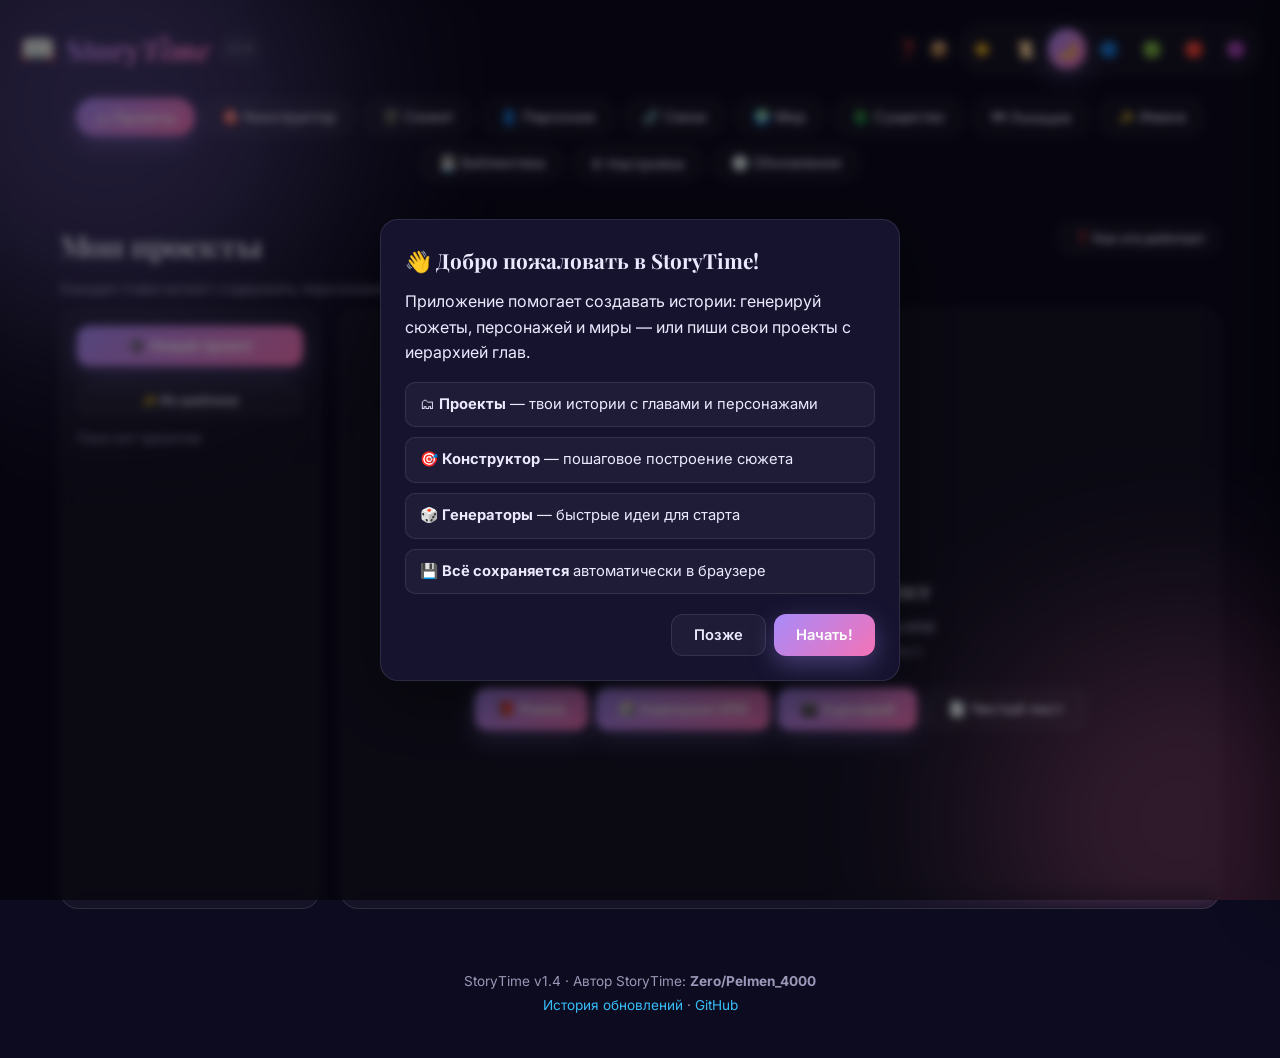
==== commit ecf39f28: "Add files via upload" ====
--- a/index.html
+++ b/index.html
@@ -4,7 +4,7 @@
   <meta charset="UTF-8">
   <meta name="viewport" content="width=device-width, initial-scale=1.0">
   <meta name="description" content="StoryTime — студия историй: генераторы и редактор проектов с иерархией.">
-  <title>StoryTime — студия историй v1.3</title>
+  <title>StoryTime — студия историй v1.4</title>
   <link rel="stylesheet" href="style.css">
   <link href="https://fonts.googleapis.com/css2?family=Inter:wght@400;500;600;700;800&family=Playfair+Display:wght@700;900&family=Cormorant+Garamond:wght@500;700&display=swap" rel="stylesheet">
 </head>
@@ -15,7 +15,7 @@
     <div class="logo">
       <span class="logo-icon">📖</span>
       <h1>Story<span>Time</span></h1>
-      <span class="version">v1.3</span>
+      <span class="version">v1.4</span>
     </div>
 
     <div class="header-right">
@@ -38,11 +38,13 @@
     <button class="tab" data-tab="plotbuilder" role="tab">🎯 Конструктор</button>
     <button class="tab" data-tab="plot" role="tab">🎬 Сюжет</button>
     <button class="tab" data-tab="character" role="tab">👤 Персонаж</button>
+    <button class="tab" data-tab="relationships" role="tab">🔗 Связи</button>
     <button class="tab" data-tab="world" role="tab">🌍 Мир</button>
     <button class="tab" data-tab="creature" role="tab">🐉 Существо</button>
     <button class="tab" data-tab="location" role="tab">🗺 Локация</button>
     <button class="tab" data-tab="names" role="tab">✨ Имена</button>
     <button class="tab" data-tab="saved" role="tab">💾 Библиотека</button>
+    <button class="tab" data-tab="settings" role="tab">⚙️ Настройки</button>
     <button class="tab" id="updates-tab" data-tab="updates" role="tab" aria-controls="updates">🕘 Обновления</button>
   </nav>
 
@@ -148,17 +150,40 @@
     <section class="panel" id="character" role="tabpanel">
       <div class="panel-head"><div><h2>Генератор персонажа</h2><p class="subtitle">Имя, архетип, характер, достоинства и слабости.</p></div><button class="btn ghost small" data-help="character">❓ Помощь</button></div>
       <div class="controls"><label>Культура/имена<select id="char-origin"></select></label><label>Пол<select id="char-gender"><option value="any">Любой</option><option value="m">Мужской</option><option value="f">Женский</option></select></label><label>Архетип<select id="char-archetype"></select></label><button class="btn primary" id="gen-char">🎲 Создать персонажа</button></div>
-      <div class="output" id="char-output">Здесь появится персонаж…</div><div class="row-actions"><button class="btn primary" id="save-char">💾 Сохранить</button><button class="btn ghost" id="send-char-to-project">📥 В проект</button></div>
+      <div class="output" id="char-output">Здесь появится персонаж…</div>
+      <div class="card character-editor-card">
+        <h3>Подробный редактор персонажа</h3>
+        <p class="subtitle">Заполни поля вручную или создай основу генератором выше. Эти данные можно сохранить в библиотеку и добавить на схему отношений.</p>
+        <div class="form-grid">
+          <label>Имя персонажа<input id="detail-char-name" placeholder="Имя и фамилия"></label>
+          <label>Возраст<input id="detail-char-age" type="number" min="0" max="999" placeholder="Например, 28"></label>
+          <label>Пол / гендер<input id="detail-char-gender" placeholder="Например, мужчина, женщина, небинарный"></label>
+          <label>Раса / вид<input id="detail-char-race" placeholder="Человек, эльф, киборг…"></label>
+          <label>Происхождение<input id="detail-char-origin" placeholder="Страна, народ, культура"></label>
+          <label>Роль в истории<input id="detail-char-role" placeholder="Главный герой, антагонист…"></label>
+          <label>Друзья<textarea id="detail-char-friends" rows="2" placeholder="Имена и характер отношений"></textarea></label>
+          <label>Враги<textarea id="detail-char-enemies" rows="2" placeholder="Имена, причины конфликта"></textarea></label>
+          <label>Родственники<textarea id="detail-char-relatives" rows="2" placeholder="Семья, родственные связи"></textarea></label>
+          <label>Союзники и коллеги<textarea id="detail-char-allies" rows="2" placeholder="Команда, организация, коллеги"></textarea></label>
+          <label>Внешность<textarea id="detail-char-appearance" rows="2" placeholder="Рост, одежда, отличительные черты"></textarea></label>
+          <label>Характер и мотивация<textarea id="detail-char-personality" rows="2" placeholder="Черты характера, цели, страхи"></textarea></label>
+          <label class="wide-field">Биография и прочая информация<textarea id="detail-char-notes" rows="4" placeholder="Прошлое, навыки, убеждения, секреты, развитие персонажа…"></textarea></label>
+        </div>
+        <div class="row-actions"><button class="btn primary" id="save-detailed-char">💾 Сохранить карточку</button><button class="btn ghost" id="add-detailed-char-relation">🔗 Добавить в схему связей</button><button class="btn ghost" id="send-detailed-char-project">📥 В проект</button></div>
+      </div>
+      <div class="row-actions"><button class="btn primary" id="save-char">💾 Сохранить генерацию</button><button class="btn ghost" id="send-char-to-project">📥 Генерацию в проект</button></div>
     </section>
 
     <section class="panel" id="world" role="tabpanel">
       <div class="panel-head"><div><h2>Генератор мира</h2><p class="subtitle">Общество, политика, магия, экономика и конфликт.</p></div><button class="btn ghost small" data-help="world">❓ Помощь</button></div>
-      <div class="controls"><button class="btn primary" id="gen-world">🌍 Создать мир</button></div><div class="output" id="world-output">Здесь появится описание мира…</div><div class="row-actions"><button class="btn primary" id="save-world">💾 Сохранить</button><button class="btn ghost" id="send-world-to-project">📥 В проект</button></div>
+      <div class="controls"><button class="btn primary" id="gen-world">🌍 Создать мир</button></div><div class="output" id="world-output">Здесь появится описание мира…</div>
+      <div class="card detail-notes-card"><h3>Дополнить описание мира</h3><div class="form-grid"><label>Эпоха и технологии<textarea id="world-detail-era" rows="2" placeholder="Уровень технологий, исторический период"></textarea></label><label>География и климат<textarea id="world-detail-geography" rows="2" placeholder="Континенты, климат, ресурсы"></textarea></label><label>Общество и культура<textarea id="world-detail-society" rows="2" placeholder="Классы, обычаи, образование"></textarea></label><label>История и дополнительные конфликты<textarea id="world-detail-history" rows="2" placeholder="Войны, реформы, кризисы"></textarea></label></div></div><div class="row-actions"><button class="btn primary" id="save-world">💾 Сохранить</button><button class="btn ghost" id="send-world-to-project">📥 В проект</button></div>
     </section>
 
     <section class="panel" id="creature" role="tabpanel">
       <div class="panel-head"><div><h2>Генератор существ</h2><p class="subtitle">Создавай обитателей своих миров.</p></div><button class="btn ghost small" data-help="creature">❓ Помощь</button></div>
-      <div class="controls"><label>Тип существа<select id="creature-type"></select></label><button class="btn primary" id="gen-creature">🐉 Создать существо</button></div><div class="output" id="creature-output">Здесь появится существо…</div><div class="row-actions"><button class="btn primary" id="save-creature">💾 Сохранить</button><button class="btn ghost" id="send-creature-to-project">📥 В проект</button></div>
+      <div class="controls"><label>Тип существа<select id="creature-type"></select></label><button class="btn primary" id="gen-creature">🐉 Создать существо</button></div><div class="output" id="creature-output">Здесь появится существо…</div>
+      <div class="card detail-notes-card"><h3>Дополнить описание существа</h3><div class="form-grid"><label>Среда обитания<textarea id="creature-detail-habitat" rows="2" placeholder="Биом, ареал, убежище"></textarea></label><label>Поведение и интеллект<textarea id="creature-detail-behavior" rows="2" placeholder="Социальность, привычки, разум"></textarea></label><label>Способности и ограничения<textarea id="creature-detail-abilities" rows="2" placeholder="Навыки, магия, слабые места"></textarea></label><label>Роль в экосистеме<textarea id="creature-detail-ecology" rows="2" placeholder="Хищник, опылитель, паразит…"></textarea></label></div></div><div class="row-actions"><button class="btn primary" id="save-creature">💾 Сохранить</button><button class="btn ghost" id="send-creature-to-project">📥 В проект</button></div>
     </section>
 
     <section class="panel" id="location" role="tabpanel">
@@ -176,10 +201,51 @@
       <div class="controls"><label>Поиск<input id="search-saved" class="search-input" type="text" placeholder="Найти в библиотеке…"></label><label>Тип<select id="filter-saved"><option value="all">Все материалы</option><option value="Сюжет">Сюжеты</option><option value="Персонаж">Персонажи</option><option value="Мир">Миры</option><option value="Существо">Существа</option><option value="Локация">Локации</option><option value="Имена">Имена</option><option value="Конструктор">Конструктор</option></select></label><button class="btn ghost" id="export-json">⬇ Экспорт JSON</button><button class="btn ghost" id="import-json">⬆ Импорт JSON</button><input type="file" id="import-file" accept=".json,application/json" hidden><button class="btn danger" id="clear-all">Очистить библиотеку</button></div><div id="saved-list"></div>
     </section>
 
+    <section class="panel" id="relationships" role="tabpanel">
+      <div class="panel-head"><div><h2>Схема отношений персонажей</h2><p class="subtitle">Добавляй персонажей и связывай их. Схема сохраняется в этом браузере.</p></div></div>
+      <div class="relation-layout">
+        <div class="card relation-controls">
+          <h3>Персонажи</h3>
+          <div class="controls stacked-controls"><label>Имя нового персонажа<input id="relation-person-name" placeholder="Например, Анна Волкова"></label><button class="btn primary" id="relation-add-person">＋ Добавить персонажа</button></div>
+          <div id="relation-person-list" class="relation-person-list"></div>
+          <hr class="soft-rule">
+          <h3>Создать связь</h3>
+          <label>Первый персонаж<select id="relation-from"></select></label>
+          <label>Тип отношений<select id="relation-type"><option value="Друзья">Друзья</option><option value="Враги">Враги</option><option value="Родственники">Родственники</option><option value="Коллеги">Коллеги</option><option value="Предательство">Предательство</option><option value="Любовный интерес">Любовный интерес</option><option value="Наставник и ученик">Наставник и ученик</option><option value="Союзники">Союзники</option><option value="Соперники">Соперники</option><option value="Долг / обязательство">Долг / обязательство</option><option value="Другое">Другое</option></select></label>
+          <label>Второй персонаж<select id="relation-to"></select></label>
+          <label>Примечание<input id="relation-note" placeholder="Причина, тайна, контекст (необязательно)"></label>
+          <button class="btn primary" id="relation-add-link">＋ Создать связь</button>
+          <div id="relation-links-list" class="relation-links-list"></div>
+        </div>
+        <div class="card relation-visual-card"><div class="relation-visual-head"><h3>Карта отношений</h3><span class="muted-small">Нажми на узел, чтобы выбрать персонажа</span></div><div id="relationship-map" class="relationship-map"><p class="placeholder">Добавь минимум двух персонажей, чтобы построить схему.</p></div><div id="relation-selected-info" class="relation-selected-info"></div></div>
+      </div>
+    </section>
+
+    <section class="panel" id="settings" role="tabpanel">
+      <div class="panel-head"><div><h2>Настройки интерфейса</h2><p class="subtitle">Настрой отображение под себя. Параметры сохраняются в браузере.</p></div></div>
+      <div class="settings-grid">
+        <div class="card setting-card"><label for="setting-font-size">Размер шрифта <strong id="setting-font-size-value">100%</strong></label><input id="setting-font-size" type="range" min="85" max="125" step="5" value="100"><div class="setting-hints"><span>Компактнее</span><span>Крупнее</span></div></div>
+        <div class="card setting-card"><label for="setting-text-width">Ширина текста <strong id="setting-text-width-value">1200 px</strong></label><input id="setting-text-width" type="range" min="800" max="1600" step="50" value="1200"><div class="setting-hints"><span>Уже</span><span>Шире</span></div></div>
+        <div class="card setting-card"><label for="setting-line-height">Межстрочный интервал <strong id="setting-line-height-value">1.6</strong></label><input id="setting-line-height" type="range" min="12" max="22" step="1" value="16"><div class="setting-hints"><span>Плотнее</span><span>Свободнее</span></div></div>
+        <div class="card setting-card"><label for="setting-density">Плотность интерфейса</label><select id="setting-density"><option value="comfortable">Комфортная</option><option value="normal">Обычная</option><option value="compact">Компактная</option></select><p class="setting-description">Меняет отступы карточек, панелей и элементов управления.</p></div>
+      </div>
+      <div class="settings-preview card"><h3>Предпросмотр</h3><p>Так будет выглядеть текст в редакторе. Настройки помогают подобрать удобный размер и расстояние между строками для длительной работы над историей.</p><button class="btn ghost" id="settings-reset">Сбросить настройки</button></div>
+    </section>
+
     <section class="panel" id="updates" role="tabpanel" aria-labelledby="updates-tab">
       <div class="panel-head"><div><h2>История обновлений</h2><p class="subtitle">Основные изменения StoryTime по версиям.</p></div></div>
       <article class="history-card">
-        <span class="history-version">v1.3 · Текущая версия</span>
+        <span class="history-version">v1.4 · Текущая версия</span>
+        <h3>Редакторы, связи и персонализация</h3>
+        <ul>
+          <li>Добавлены настройки размера шрифта, ширины текста, межстрочного интервала и плотности интерфейса.</li>
+          <li>Появилась интерактивная схема отношений персонажей: друзья, враги, родственники, коллеги, предательство, романтические связи и другие типы.</li>
+          <li>Расширен редактор персонажа: возраст, пол/гендер, раса, происхождение, друзья, враги, родственники, союзники, внешность, мотивация и биография.</li>
+          <li>Добавлены наборы имён по культурам, историческим эпохам и вымышленным народам.</li>
+        </ul>
+      </article>
+      <article class="history-card">
+        <span class="history-version">v1.3</span>
         <h3>Больше возможностей и настройки оформления</h3>
         <ul>
           <li>Добавлены тёмно-синяя, тёмно-зелёная, тёмно-красная и тёмно-фиолетовая темы.</li>
@@ -212,7 +278,7 @@
   </main>
 
   <footer class="footer">
-    <p>StoryTime v1.3 · Автор StoryTime: <strong>Zero/Pelmen_4000</strong></p>
+    <p>StoryTime v1.4 · Автор StoryTime: <strong>Zero/Pelmen_4000</strong></p>
     <p><a href="#updates" data-open-tab="updates">История обновлений</a> · <a href="https://github.com/" target="_blank" rel="noopener">GitHub</a></p>
   </footer>
 
--- a/style.css
+++ b/style.css
@@ -988,3 +988,68 @@
 @media (hover: none) {
   .tab:hover, .theme-btn:hover { transform: none; }
 }
+
+/* ============ StoryTime v1.4: настройки, редакторы и связи ============ */
+:root { --user-font-scale: 1; --user-text-width: 1300px; --user-line-height: 1.6; }
+body { font-size: calc(1rem * var(--user-font-scale, 1)); line-height: var(--user-line-height, 1.6); }
+.container { max-width: var(--user-text-width, 1300px); width: 100%; }
+.container, .panel, .editor-area { min-width: 0; }
+.character-editor-card { margin-top: 18px; padding: 20px; }
+.character-editor-card h3, .relation-controls h3, .relation-visual-card h3, .settings-preview h3 { margin-bottom: 10px; }
+.form-grid { display: grid; grid-template-columns: repeat(2, minmax(0, 1fr)); gap: 12px; }
+.form-grid label, .relation-controls label { display: flex; flex-direction: column; gap: 6px; color: var(--muted); font-size: .9rem; min-width: 0; }
+.form-grid input, .form-grid textarea, .relation-controls input, .relation-controls select { width: 100%; min-width: 0; }
+.wide-field { grid-column: 1 / -1; }
+.relation-layout { display: grid; grid-template-columns: minmax(260px, .85fr) minmax(0, 1.5fr); gap: 16px; align-items: start; }
+.relation-controls, .relation-visual-card, .settings-preview { padding: 18px; min-width: 0; }
+.stacked-controls { display: flex; flex-direction: column; align-items: stretch; }
+.stacked-controls label, .relation-controls > label { margin-bottom: 12px; }
+.relation-person-list, .relation-links-list { display: grid; gap: 7px; margin-top: 12px; }
+.relation-person-row, .relation-link-row { display: flex; gap: 10px; align-items: flex-start; justify-content: space-between; padding: 9px 10px; border: 1px solid var(--border); border-radius: 10px; min-width: 0; overflow-wrap: anywhere; }
+.relation-link-row p { color: var(--muted); font-size: .85rem; margin-top: 3px; }
+.text-link { color: var(--accent); background: none; border: 0; text-align: left; cursor: pointer; overflow-wrap: anywhere; }
+.mini-delete { flex: 0 0 28px; min-width: 28px; min-height: 28px; border: 1px solid var(--border); border-radius: 8px; background: var(--card); color: var(--danger-text); cursor: pointer; }
+.soft-rule { border: 0; border-top: 1px solid var(--border); margin: 18px 0; }
+.relation-visual-head { display: flex; flex-wrap: wrap; align-items: baseline; justify-content: space-between; gap: 8px; margin-bottom: 10px; }
+.muted-small { color: var(--muted); font-size: .78rem; }
+.relationship-map { width: 100%; max-width: 100%; overflow: auto; overscroll-behavior-x: contain; border-radius: 12px; background: var(--bg-2); }
+.relationship-map svg { display: block; width: 100%; min-width: 500px; height: auto; }
+.relation-edge { stroke: var(--muted); stroke-width: 2; opacity: .75; }
+.relation-edge.positive { stroke: #4ade80; }
+.relation-edge.negative { stroke: #fb7185; }
+.relation-edge.romantic { stroke: #e879f9; }
+.relation-edge-label { fill: var(--text); font-size: 10px; text-anchor: middle; paint-order: stroke; stroke: var(--bg-2); stroke-width: 4px; stroke-linejoin: round; }
+.relation-node { cursor: pointer; outline: none; }
+.relation-node rect { fill: var(--bg-3); stroke: var(--accent); stroke-width: 1.5; }
+.relation-node text { fill: var(--text); font-size: 11px; text-anchor: middle; pointer-events: none; }
+.relation-node.selected rect, .relation-node:focus rect { stroke: var(--accent-2); stroke-width: 3; }
+.relation-selected-info { color: var(--muted); font-size: .88rem; margin-top: 10px; min-height: 1.4em; }
+.settings-grid { display: grid; grid-template-columns: repeat(2, minmax(0, 1fr)); gap: 14px; }
+.setting-card { padding: 18px; min-width: 0; }
+.setting-card label { display: flex; justify-content: space-between; align-items: baseline; gap: 10px; color: var(--text); font-weight: 600; margin-bottom: 14px; }
+.setting-card label strong { color: var(--accent); white-space: nowrap; }
+.setting-card input[type="range"] { width: 100%; accent-color: var(--accent); }
+.setting-card select { width: 100%; }
+.setting-hints { display: flex; justify-content: space-between; color: var(--muted); font-size: .8rem; margin-top: 6px; }
+.setting-description { margin-top: 10px; color: var(--muted); font-size: .85rem; }
+.settings-preview { margin-top: 16px; }
+.settings-preview p { max-width: 70ch; margin: 8px 0 16px; }
+[data-density="normal"] .card, [data-density="normal"] .output { padding: 16px; }
+[data-density="compact"] .card, [data-density="compact"] .output { padding: 12px; }
+[data-density="compact"] .panel-head { margin-bottom: 12px; }
+[data-density="compact"] .controls { gap: 8px; }
+[data-density="compact"] .tabs { gap: 4px; }
+[data-density="comfortable"] .card, [data-density="comfortable"] .output { padding: 22px; }
+@media (max-width: 760px) {
+  .relation-layout { grid-template-columns: minmax(0, 1fr); }
+  .form-grid, .settings-grid { grid-template-columns: minmax(0, 1fr); }
+  .wide-field { grid-column: auto; }
+  .character-editor-card, .relation-controls, .relation-visual-card, .settings-preview { padding: 14px; }
+  .relationship-map svg { min-width: 460px; }
+  .setting-card label { flex-wrap: wrap; }
+}
+@media (max-width: 420px) {
+  .relationship-map svg { min-width: 420px; }
+  .relation-person-row, .relation-link-row { padding: 8px; }
+  .form-grid input, .form-grid textarea { font-size: 16px; }
+}
